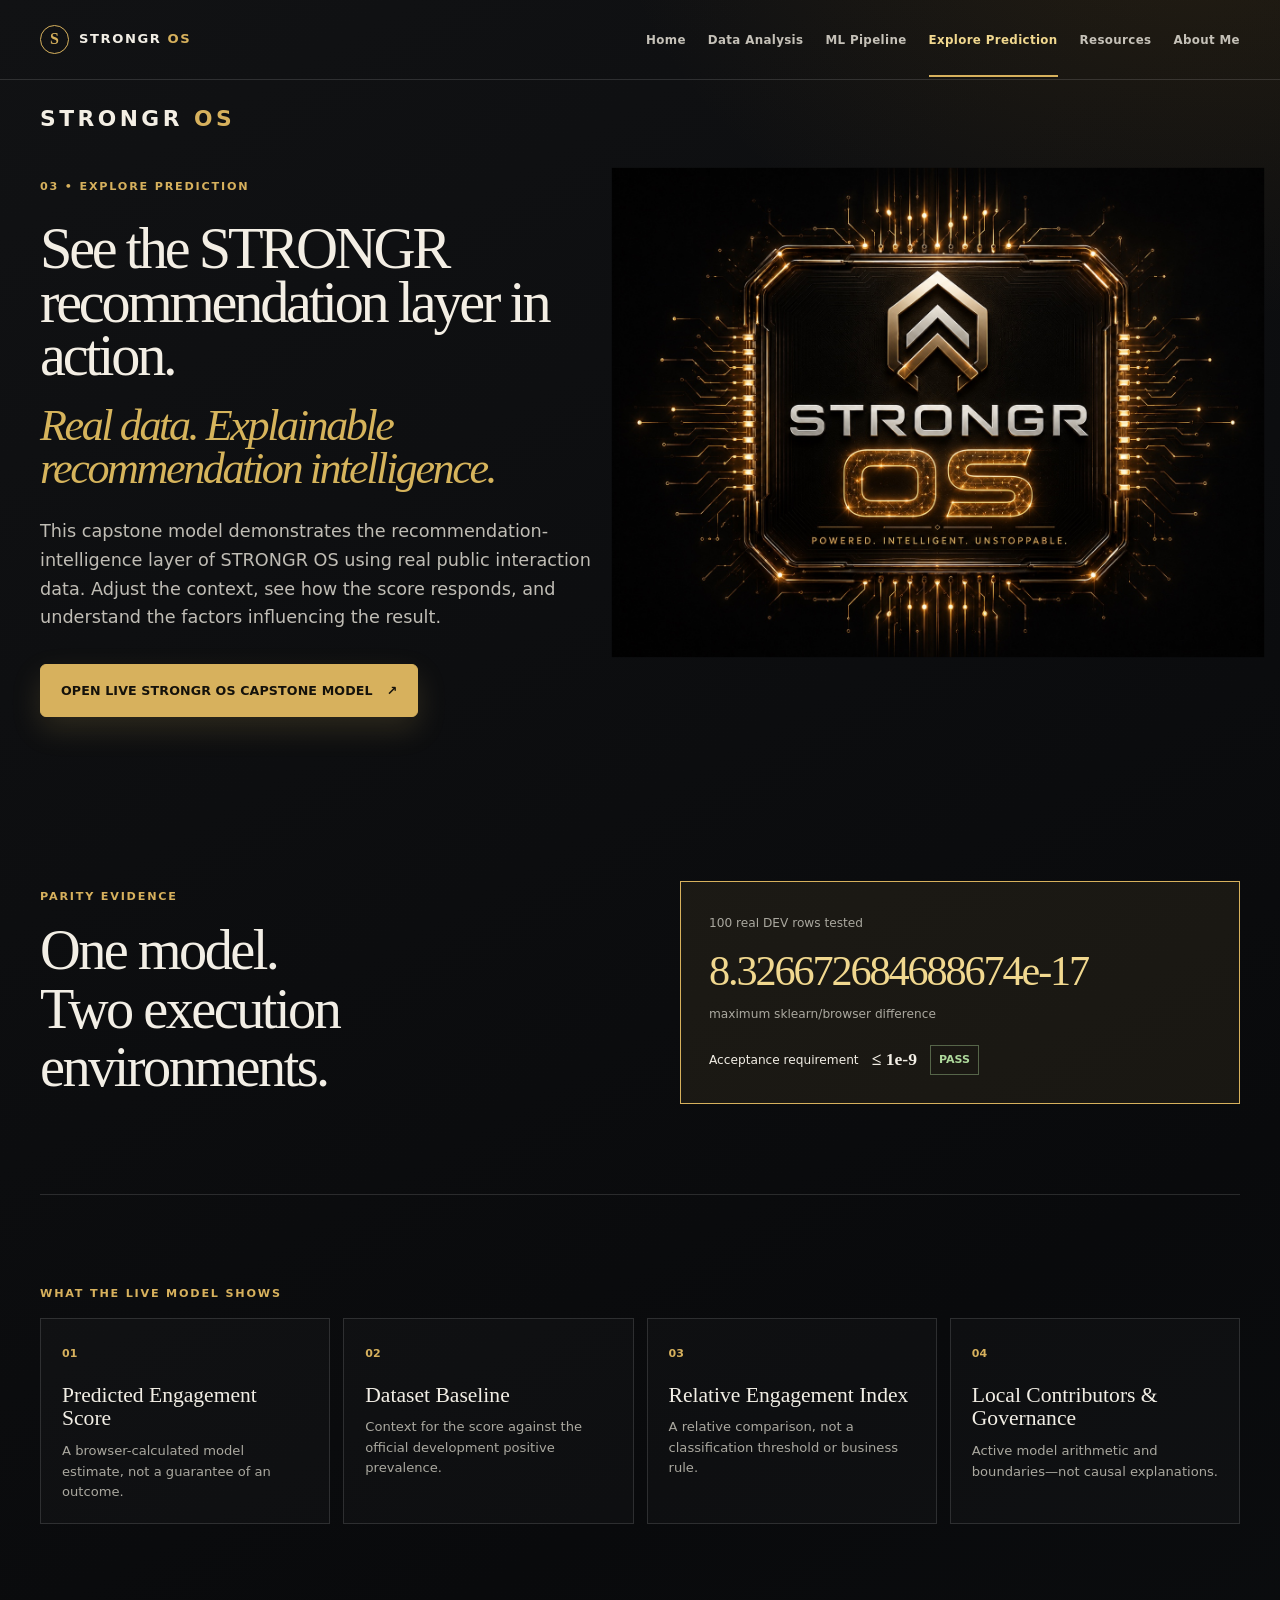
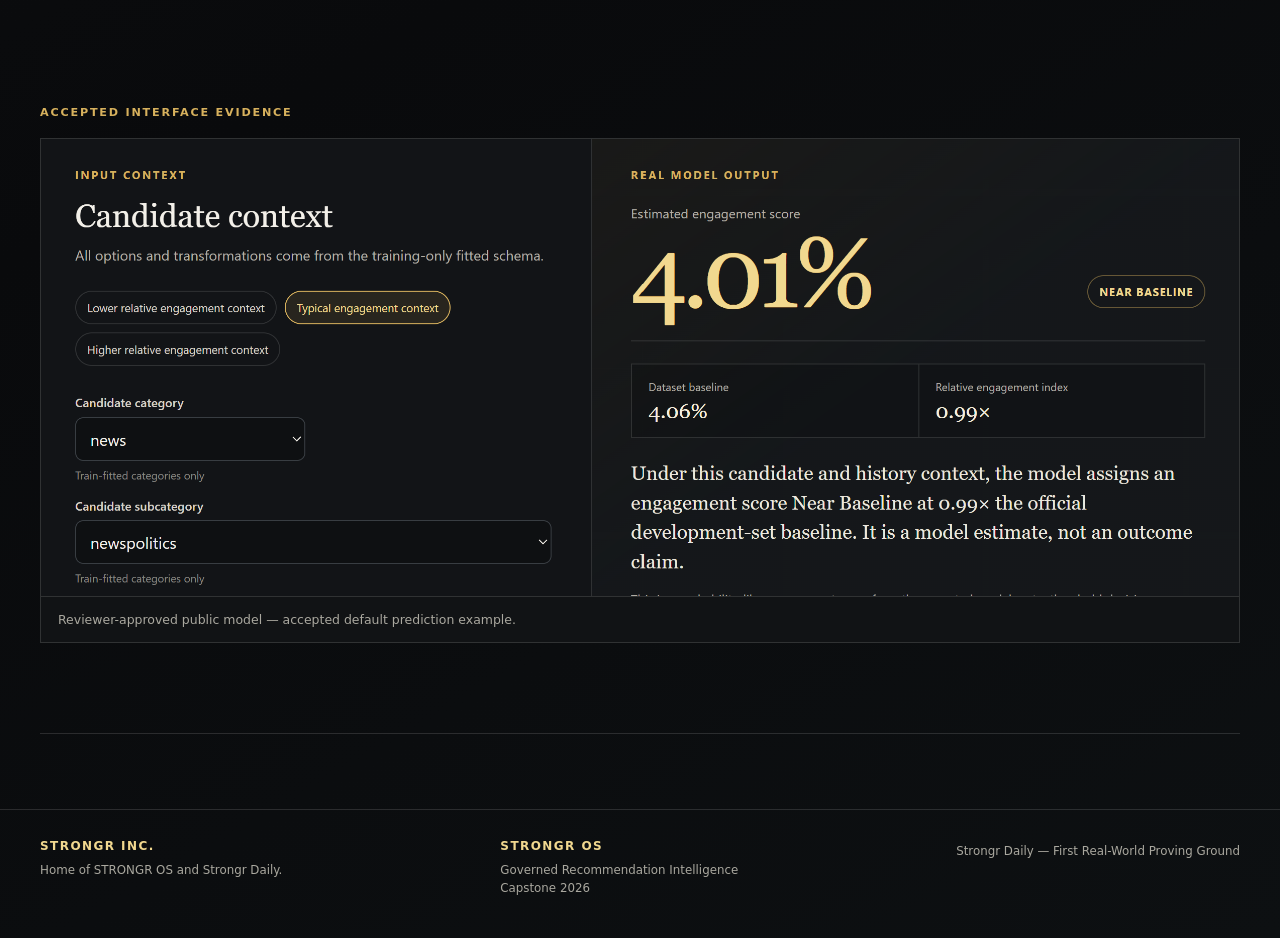
==== explore-prediction.html @ a4915ecc "deploy: publish STRONGR OS capstone website" ====
<!doctype html><html lang="en"><head><meta charset="utf-8"><meta name="viewport" content="width=device-width, initial-scale=1"><title>Explore Prediction | STRONGR OS</title><meta name="description" content="Open the live reviewer-approved STRONGR OS prediction interface and inspect real browser model parity evidence."><link rel="stylesheet" href="styles.css"></head><body>
<header class="site-header"><a class="brand" href="index.html"><span class="brand-mark">S</span><span>STRONGR <b>OS</b></span></a><button class="menu-toggle" aria-label="Toggle navigation" aria-expanded="false">Menu</button><nav aria-label="Primary"><a href="index.html">Home</a><a href="data-analysis.html">Data Analysis</a><a href="ml-pipeline.html">ML Pipeline</a><a class="active" href="explore-prediction.html">Explore Prediction</a><a href="resources.html">Resources</a><a href="about.html">About Me</a></nav></header>
<main><section class="page-hero explore-hero"><div class="explore-hero__grid"><div class="explore-hero__copy"><p class="explore-hero__brand" aria-label="STRONGR OS">STRONGR <b>OS</b></p><p class="eyebrow">03 • EXPLORE PREDICTION</p><h1>See the STRONGR<br>recommendation layer in action.</h1><p class="explore-hero__statement">Real data. Explainable<br>recommendation intelligence.</p><p class="explore-hero__supporting">This capstone model demonstrates the recommendation-intelligence layer of STRONGR OS using real public interaction data. Adjust the context, see how the score responds, and understand the factors influencing the result.</p><a class="button gold large" href="https://neilgasson.github.io/strongr-os-recommendation-intelligence/" target="_blank" rel="noopener noreferrer">OPEN LIVE STRONGR OS CAPSTONE MODEL <span aria-hidden="true">↗</span></a></div><div class="explore-hero__art"><div class="explore-hero__art-frame"><img src="assets/brand/strongr-os-hero-logo.png" alt="STRONGR OS dark and gold branded artwork"></div></div></div></section>
<section class="section parity"><div><p class="eyebrow">PARITY EVIDENCE</p><h2>One model.<br>Two execution environments.</h2></div><div class="parity-card"><span>100 real DEV rows tested</span><strong>8.326672684688674e-17</strong><p>maximum sklearn/browser difference</p><div><span>Acceptance requirement</span><b>≤ 1e-9</b><em>PASS</em></div></div></section>
<section class="section output-guide"><p class="eyebrow">WHAT THE LIVE MODEL SHOWS</p><div class="insight-grid"><article><b>01</b><h3>Predicted Engagement Score</h3><p>A browser-calculated model estimate, not a guarantee of an outcome.</p></article><article><b>02</b><h3>Dataset Baseline</h3><p>Context for the score against the official development positive prevalence.</p></article><article><b>03</b><h3>Relative Engagement Index</h3><p>A relative comparison, not a classification threshold or business rule.</p></article><article><b>04</b><h3>Local Contributors & Governance</h3><p>Active model arithmetic and boundaries—not causal explanations.</p></article></div></section>
<section class="section"><p class="eyebrow">ACCEPTED INTERFACE EVIDENCE</p><figure class="prediction-evidence-frame"><img src="assets/prediction-evidence/accepted-typical-engagement-context.png" alt="Accepted public STRONGR OS model interface showing the Typical engagement context example: 4.01 percent predicted engagement score, 4.06 percent development baseline, 0.99 times relative engagement index, Near Baseline, and local model contributors."><figcaption>Reviewer-approved public model — accepted default prediction example.</figcaption></figure></section>
</main><footer><div><span class="brand-footer">STRONGR INC.</span><p>Home of STRONGR OS and Strongr Daily.</p></div><div><span class="brand-footer">STRONGR OS</span><p>Governed Recommendation Intelligence<br>Capstone 2026</p></div><p>Strongr Daily — First Real-World Proving Ground</p></footer><script src="site.js"></script></body></html>
---- styles.css ----
:root{--ink:#090a0c;--surface:#111316;--surface2:#181b1f;--line:rgba(255,255,255,.13);--gold:#d7b15d;--goldlight:#f1d88f;--ivory:#f2eee5;--muted:#aaa89f;--green:#aed99c;--orange:#efa68c;--serif:Georgia,'Times New Roman',serif;--sans:Inter,ui-sans-serif,system-ui,-apple-system,BlinkMacSystemFont,'Segoe UI',sans-serif}*{box-sizing:border-box}html{background:var(--ink);scroll-behavior:smooth}body{margin:0;background:radial-gradient(920px 700px at 95% -150px,rgba(162,114,29,.17),transparent 67%),linear-gradient(150deg,#111214 0%,#090a0c 57%,#0d1012 100%);color:var(--ivory);font-family:var(--sans);font-size:16px;line-height:1.55}a{color:inherit}.site-header{max-width:1320px;min-height:80px;margin:auto;padding:0 40px;display:flex;align-items:center;justify-content:space-between;border-bottom:1px solid var(--line);position:relative}.brand{display:flex;align-items:center;gap:10px;text-decoration:none;letter-spacing:.12em;font-weight:700;font-size:.82rem}.brand b{color:var(--gold)}.brand-mark{width:29px;height:29px;display:grid;place-items:center;border:1px solid var(--gold);border-radius:100%;color:var(--gold);font-family:var(--serif);font-size:1rem;letter-spacing:0}nav{display:flex;gap:22px;align-items:center}nav a{color:#c5c1b8;text-decoration:none;font-size:.74rem;font-weight:700;letter-spacing:.03em;padding:29px 0 25px;border-bottom:2px solid transparent;white-space:nowrap}nav a:hover,nav a.active{color:var(--goldlight);border-color:var(--gold)}.menu-toggle{display:none;background:transparent;border:1px solid var(--line);border-radius:4px;color:var(--ivory);padding:8px 11px;font-size:.75rem}main{max-width:1320px;margin:auto;padding:0 40px 75px}.hero{padding:100px 0 75px;max-width:950px}.home-hero{min-height:570px;display:flex;flex-direction:column;justify-content:center}.eyebrow{margin:0 0 16px;color:var(--gold);font-size:.7rem;font-weight:800;letter-spacing:.16em}.hero h1,.page-hero h1{font-family:var(--serif);font-weight:400;line-height:.95;letter-spacing:-.055em;margin:0 0 28px;font-size:clamp(3.5rem,7vw,6.7rem)}h1 em,h2 em{color:var(--goldlight);font-style:italic}.hero-copy,.page-hero>p{max-width:755px;color:var(--muted);font-size:1.08rem;line-height:1.75}.hero-actions{display:flex;gap:13px;flex-wrap:wrap;margin-top:35px}.button{display:inline-flex;align-items:center;gap:14px;border-radius:6px;padding:13px 17px;min-height:48px;text-decoration:none;font-weight:800;font-size:.79rem;letter-spacing:.01em;transition:.2s ease}.button.gold{color:#15120b;background:var(--gold);border:1px solid var(--gold)}.button.gold:hover{background:var(--goldlight);transform:translateY(-2px)}.button.outline{border:1px solid var(--line);color:var(--ivory)}.button.outline:hover{border-color:var(--gold);color:var(--goldlight)}.button.text{padding-left:4px;color:var(--goldlight);text-decoration:underline;text-underline-offset:5px}.button.large{margin-top:12px;padding:16px 20px}.story-flow{display:flex;gap:10px;align-items:center;overflow:auto;border-top:1px solid var(--line);border-bottom:1px solid var(--line);padding:24px 3px}.story-flow div{min-width:102px;display:flex;flex-direction:column;gap:4px}.story-flow span{color:var(--gold);font-size:.65rem}.story-flow b{font-size:.68rem;letter-spacing:.05em}.story-flow i{color:#75736e;font-style:normal}.section{padding:90px 0;border-bottom:1px solid var(--line)}.section-intro{display:flex;justify-content:space-between;align-items:end;gap:30px;margin-bottom:34px}.section h2,.proving-ground h2{font:400 clamp(2.35rem,4.4vw,4rem)/1.04 var(--serif);letter-spacing:-.045em;margin:0}.section-copy{color:var(--muted);font-size:.86rem}.evidence-grid{display:grid;grid-template-columns:repeat(4,1fr);border-top:1px solid var(--line);border-left:1px solid var(--line)}.evidence-grid article{min-height:145px;padding:19px;border-right:1px solid var(--line);border-bottom:1px solid var(--line);display:flex;flex-direction:column;justify-content:end}.evidence-grid strong{font:400 clamp(1.7rem,3.2vw,3rem)/1 var(--serif);letter-spacing:-.05em;color:var(--goldlight);margin-bottom:8px}.evidence-grid span{font-size:.72rem;color:var(--muted)}.evidence-grid .approval strong{font-size:1.34rem;letter-spacing:-.02em}.split-feature,.two-column{display:grid;grid-template-columns:.9fr 1.1fr;gap:90px}.feature-list{border-top:1px solid var(--line)}.feature-list article{display:grid;grid-template-columns:42px 1fr;padding:21px 0;border-bottom:1px solid var(--line);gap:13px}.feature-list article>span,.capability-grid article>span{color:var(--gold);font-size:.7rem;font-weight:700}.feature-list h3{margin:0 0 5px;font:400 1.35rem var(--serif)}.feature-list p,.two-column p{color:var(--muted);font-size:.9rem;margin:0}.proving-ground{max-width:880px;padding:92px 0 45px}.gold-line{width:52px;border-top:2px solid var(--gold);margin-bottom:23px}.proving-ground>p:not(.eyebrow){color:var(--muted);font-size:1rem;line-height:1.75;max-width:790px;margin:20px 0}.inline-link{color:var(--goldlight);font-size:.84rem;font-weight:700;text-decoration:none}.inline-link span{margin-left:8px}.page-hero{padding:85px 0 65px;max-width:950px}.page-hero h1{font-size:clamp(3.1rem,6.2vw,5.9rem)}.data-grid{display:grid;grid-template-columns:repeat(3,1fr);gap:15px;margin:25px 0 42px}.data-grid article{padding:22px;border:1px solid var(--line);background:rgba(255,255,255,.025)}.data-grid span,.data-grid small{display:block;color:var(--muted);font-size:.73rem}.data-grid strong{display:block;font:400 clamp(2rem,3.4vw,3.3rem)/1 var(--serif);color:var(--goldlight);margin:14px 0 10px;letter-spacing:-.05em}.table-wrap{overflow:auto;border:1px solid var(--line)}table{width:100%;border-collapse:collapse;min-width:600px}caption{text-align:left;padding:16px 18px;font:400 1.3rem var(--serif);border-bottom:1px solid var(--line)}th,td{padding:13px 18px;text-align:left;border-bottom:1px solid var(--line);font-size:.82rem}th{color:var(--gold);font-size:.67rem;letter-spacing:.1em}td{color:#d3d0c8}td:nth-child(2){font-family:var(--serif);font-size:1.02rem}.compact article{padding:17px 0}.quality{background:rgba(215,177,93,.045);padding-left:28px;padding-right:28px}.quality-row{display:grid;grid-template-columns:repeat(3,1fr);gap:20px}.quality-row article{display:flex;flex-direction:column;gap:6px}.quality-row strong{font:400 3.3rem/1 var(--serif);color:var(--goldlight)}.quality-row span,.quality-note{color:var(--muted);font-size:.8rem}.quality-note{margin:35px 0 0}.quality-note b{color:var(--green)}.insight-grid{display:grid;grid-template-columns:repeat(4,1fr);gap:13px}.insight-grid article{padding:21px;border:1px solid var(--line);background:rgba(255,255,255,.018)}.insight-grid b{color:var(--gold);font-size:.69rem}.insight-grid h3{font:400 1.35rem/1.1 var(--serif);margin:19px 0 10px}.insight-grid p{font-size:.82rem;color:var(--muted);margin:0}.placeholder-grid{display:grid;grid-template-columns:repeat(3,1fr);gap:15px}.screenshot-placeholder,.prediction-placeholder{min-height:225px;border:1px dashed rgba(215,177,93,.55);background:linear-gradient(135deg,rgba(215,177,93,.1),rgba(255,255,255,.02));display:flex;flex-direction:column;align-items:center;justify-content:center;text-align:center;padding:20px}.screenshot-placeholder span,.prediction-placeholder span{font-size:.65rem;color:var(--gold);letter-spacing:.12em;margin-bottom:13px}.screenshot-placeholder b,.prediction-placeholder b{font:400 1.13rem/1.35 var(--serif);color:#ddd8cc}.model-approach{align-items:center}.model-spec{border:1px solid var(--line);padding:28px;background:rgba(255,255,255,.025)}.model-spec>span{font-size:.66rem;color:var(--gold);letter-spacing:.14em}.model-spec strong{display:block;font:400 2rem var(--serif);margin:9px 0}.model-spec p{color:var(--muted);font-size:.81rem}.model-spec code{color:var(--goldlight)}.tag-row{display:flex;gap:7px;flex-wrap:wrap;margin-top:18px}.tag-row span{border:1px solid var(--line);padding:6px 8px;color:#c4c0b5;font-size:.67rem}.comparison-chart{margin-top:32px;max-width:900px}.chart-row{display:grid;grid-template-columns:120px 1fr 92px;gap:15px;align-items:center;margin:16px 0}.chart-row>span{font-size:.8rem}.track{height:18px;background:#25282c;border:1px solid rgba(255,255,255,.06);position:relative}.track i{display:block;height:100%;background:#8e7650}.chart-row.final .track i{background:var(--gold)}.chart-row b{font:400 1.12rem var(--serif);color:var(--goldlight)}.metric-layout{display:grid;grid-template-columns:1fr 1fr;gap:18px}.metric-panel{border:1px solid var(--line);padding:26px}.metric-list>div{display:flex;justify-content:space-between;padding:14px 0;border-bottom:1px solid var(--line);gap:12px}.metric-list span{color:var(--muted);font-size:.8rem}.metric-list b{font:400 1.25rem var(--serif);color:var(--goldlight)}.plain-language{max-width:900px}.plain-language>p:not(.eyebrow){max-width:780px;color:var(--muted);font-size:1.05rem;line-height:1.75;margin:22px 0 0}.imbalance{display:grid;grid-template-columns:1fr 1fr;gap:60px;background:rgba(239,166,140,.055);padding-left:28px;padding-right:28px}.imbalance-numbers>div{display:flex;align-items:baseline;justify-content:space-between;padding:12px 0;border-bottom:1px solid var(--line);gap:15px}.imbalance-numbers span,.imbalance-numbers p{color:var(--muted);font-size:.78rem}.imbalance-numbers strong{font:400 1.65rem var(--serif);color:var(--orange)}.imbalance-numbers small{font:400 .85rem var(--sans);color:var(--muted)}.governance .timeline{display:grid;grid-template-columns:repeat(5,1fr);margin:30px 0 38px;border-top:1px solid var(--line)}.timeline div{padding:17px 12px;border-right:1px solid var(--line);min-height:105px}.timeline time{display:block;color:var(--gold);font:400 1.25rem var(--serif);margin-bottom:10px}.timeline span{font-size:.75rem;color:#d5d0c6}.governance-callout{padding:20px;border-left:2px solid var(--gold);background:rgba(215,177,93,.07);max-width:800px}.governance-callout strong{color:var(--goldlight);font-family:var(--serif);font-size:1.22rem}.governance-callout p{color:var(--muted);margin:6px 0 0;font-size:.84rem}.explore-hero{padding-bottom:35px}.live-embed{border:1px solid var(--line);background:#0d0f11;margin-bottom:0}.embed-label{display:flex;justify-content:space-between;gap:20px;padding:13px 18px;border-bottom:1px solid var(--line);font-size:.69rem;letter-spacing:.09em;color:var(--gold)}.embed-label a,.embed-fallback a{color:var(--goldlight)}iframe{border:0;width:100%;height:650px;background:#111}.embed-fallback{margin:0;padding:12px 18px;color:var(--muted);font-size:.78rem;border-top:1px solid var(--line)}.parity{display:grid;grid-template-columns:1fr 1fr;gap:80px;align-items:center}.parity-card{border:1px solid var(--gold);padding:28px;background:rgba(215,177,93,.08)}.parity-card>span,.parity-card p{color:var(--muted);font-size:.76rem}.parity-card>strong{display:block;font:400 clamp(1.8rem,3.3vw,3rem)/1 var(--serif);color:var(--goldlight);letter-spacing:-.05em;margin:15px 0 8px;word-break:break-all}.parity-card>div{display:flex;gap:13px;align-items:center;margin-top:22px;font-size:.76rem}.parity-card b{font-family:var(--serif);font-size:1.1rem}.parity-card em{color:var(--green);font-weight:800;font-size:.69rem;font-style:normal;border:1px solid rgba(174,217,156,.4);padding:5px 8px}.output-guide{border-bottom:0}.prediction-placeholder{min-height:300px}.deliverables{border-top:1px solid var(--line)}.deliverables article{display:flex;align-items:center;justify-content:space-between;gap:25px;padding:18px 0;border-bottom:1px solid var(--line)}.deliverables h3{font:400 1.35rem var(--serif);margin:0 0 4px}.deliverables p{margin:0;color:var(--muted);font-size:.8rem}.status{white-space:nowrap;border:1px solid var(--line);padding:6px 8px;font-size:.64rem;font-weight:800;letter-spacing:.06em}.status.complete{color:var(--green);border-color:rgba(174,217,156,.45)}.status.working{color:var(--goldlight);border-color:rgba(215,177,93,.5)}.status.pending{color:var(--muted)}.approval-list>div{display:flex;justify-content:space-between;gap:15px;padding:17px 0;border-bottom:1px solid var(--line)}.approval-list span{font-size:.88rem;color:#d7d2c7}.approval-list b{font-size:.7rem;color:var(--green);letter-spacing:.07em}.approval-list p{margin:18px 0 0;color:var(--muted);font-size:.8rem}.link-cards{display:grid;grid-template-columns:1fr 1fr;gap:16px}.link-cards a{display:flex;min-height:185px;flex-direction:column;justify-content:end;padding:22px;text-decoration:none;border:1px solid var(--line);background:linear-gradient(145deg,rgba(215,177,93,.1),rgba(255,255,255,.02));transition:.2s}.link-cards a:hover{transform:translateY(-3px);border-color:var(--gold)}.link-cards span{font-size:.64rem;color:var(--gold);letter-spacing:.1em}.link-cards strong{font:400 1.55rem/1.12 var(--serif);margin:14px 0}.link-cards i{font-size:.75rem;color:var(--goldlight);font-style:normal}.future-links{display:grid;grid-template-columns:repeat(4,1fr);gap:12px}.future-links div{padding:17px;border:1px dashed var(--line)}.future-links span,.future-links b{display:block}.future-links span{font-size:.7rem;color:var(--muted)}.future-links b{font:400 1rem var(--serif);color:#d8d2c5;margin-top:15px}.references{max-width:850px}.references article{padding:18px 0;border-bottom:1px solid var(--line)}.references b{font-family:var(--serif);font-size:1.25rem}.references p{margin:5px 0;color:var(--muted);font-size:.85rem}.references a{font-size:.8rem;color:var(--goldlight)}.name-line{color:var(--goldlight)!important;font:400 1.4rem var(--serif);letter-spacing:.02em}.capability-grid{display:grid;grid-template-columns:repeat(3,1fr);border-top:1px solid var(--line);border-left:1px solid var(--line)}.capability-grid article{padding:22px;border-right:1px solid var(--line);border-bottom:1px solid var(--line);min-height:185px}.capability-grid h3{font:400 1.4rem/1.1 var(--serif);margin:22px 0 8px}.capability-grid p{font-size:.8rem;color:var(--muted);margin:0}.system-pair{display:flex;gap:13px;margin-top:28px}.system-pair div{border:1px solid var(--line);padding:15px 18px;min-width:220px}.system-pair span{display:block;color:var(--gold);font-size:.7rem;letter-spacing:.07em}.system-pair b{display:block;font:400 1.15rem var(--serif);margin-top:7px}footer{max-width:1320px;margin:auto;padding:27px 40px 35px;border-top:1px solid var(--line);display:flex;justify-content:space-between;gap:25px;color:var(--muted);font-size:.74rem}footer p{margin:5px 0}.brand-footer{color:var(--goldlight);font-size:.75rem;font-weight:800;letter-spacing:.12em}@media(max-width:980px){.site-header,main,footer{padding-left:24px;padding-right:24px}nav{gap:13px}.evidence-grid{grid-template-columns:repeat(2,1fr)}.split-feature,.two-column,.parity,.imbalance{grid-template-columns:1fr;gap:35px}.insight-grid{grid-template-columns:repeat(2,1fr)}.placeholder-grid{grid-template-columns:1fr}.future-links{grid-template-columns:repeat(2,1fr)}.governance .timeline{grid-template-columns:repeat(3,1fr)}}@media(max-width:720px){.site-header{min-height:68px}.menu-toggle{display:block}nav{display:none;position:absolute;z-index:10;top:67px;right:18px;left:18px;padding:12px 18px;flex-direction:column;align-items:stretch;background:#151719;border:1px solid var(--line)}nav.is-open{display:flex}nav a{padding:11px 0;border-bottom:1px solid var(--line)}.hero,.page-hero{padding:66px 0 48px}.home-hero{min-height:auto}.hero h1,.page-hero h1{font-size:clamp(3rem,14vw,4.7rem)}.story-flow{padding:17px 3px}.section{padding:62px 0}.evidence-grid,.data-grid,.metric-layout,.link-cards,.capability-grid{grid-template-columns:1fr}.quality-row,.insight-grid{grid-template-columns:1fr}.evidence-grid article{min-height:120px}.comparison-chart{overflow:auto}.chart-row{grid-template-columns:95px minmax(150px,1fr) 80px}.governance .timeline{grid-template-columns:1fr}.timeline div{min-height:auto;border-bottom:1px solid var(--line)}.live-embed iframe{height:520px}.embed-label,footer{flex-direction:column}.system-pair{flex-direction:column}.future-links{grid-template-columns:1fr}.deliverables article{align-items:flex-start;flex-direction:column;gap:12px}}
.powerbi-evidence-intro{max-width:790px;margin:0 0 29px;color:var(--muted);font-size:.92rem}.powerbi-evidence-grid{display:grid;grid-template-columns:repeat(2,minmax(0,1fr));gap:20px}.powerbi-evidence-grid article{padding:18px;border:1px solid var(--line);background:rgba(255,255,255,.018)}.powerbi-evidence-grid article>span{display:block;margin-bottom:12px;color:var(--gold);font-size:.65rem;font-weight:800;letter-spacing:.13em}.powerbi-evidence-grid article>p{margin:13px 0 1px;color:var(--muted);font-size:.78rem}.powerbi-evidence-card{display:block;width:100%;padding:0;border:0;border-radius:12px;background:#111315;cursor:zoom-in;overflow:hidden}.powerbi-evidence-card:focus-visible{outline:2px solid var(--goldlight);outline-offset:3px}.powerbi-evidence-card img{display:block;width:100%;height:auto;transition:transform .22s ease}.powerbi-evidence-card:hover img{transform:scale(1.015)}.powerbi-evidence-record{margin:27px 0 0;color:var(--muted);font-size:.78rem}.evidence-lightbox{position:fixed;z-index:100;inset:0;display:none;align-items:center;justify-content:center;padding:28px;background:rgba(0,0,0,.84)}.evidence-lightbox.is-open{display:flex}.evidence-lightbox__panel{position:relative;width:min(1040px,100%);max-height:100%;overflow:auto}.evidence-lightbox__image{display:block;width:100%;height:auto;border:1px solid var(--line);border-radius:15px;background:#111315}.evidence-lightbox__close{position:absolute;top:12px;right:12px;width:38px;height:38px;border:1px solid rgba(243,238,228,.7);border-radius:50%;background:#111315;color:var(--ivory);font-size:1.3rem;line-height:1;cursor:pointer}.evidence-lightbox__close:hover,.evidence-lightbox__close:focus-visible{border-color:var(--gold);color:var(--goldlight)}@media(max-width:980px){.powerbi-evidence-grid{grid-template-columns:1fr}}.prediction-evidence-frame{margin:0;border:1px solid var(--line);background:#111315}.prediction-evidence-frame img{display:block;width:100%;height:auto;max-height:780px;object-fit:contain;background:#111315}.prediction-evidence-frame figcaption{padding:13px 17px;border-top:1px solid var(--line);color:var(--muted);font-size:.78rem}
.explore-hero{max-width:none;padding:72px 0 88px}.explore-hero__grid{display:grid;grid-template-columns:minmax(0,1fr) minmax(380px,1fr);gap:clamp(36px,7vw,104px);align-items:center;min-height:620px}.explore-hero__copy{max-width:700px}.explore-hero__brand{margin:0 0 48px;color:#f3eee4;font-size:clamp(1rem,1.7vw,1.45rem);font-weight:800;letter-spacing:.16em;line-height:1}.explore-hero__brand b{color:var(--gold);font-weight:800}.explore-hero__copy .eyebrow{margin-bottom:27px}.explore-hero__copy h1{max-width:720px;margin:0;color:#f3eee4;font:400 clamp(3.7rem,6.1vw,6.35rem)/.92 var(--serif);letter-spacing:-.06em}.explore-hero__statement{max-width:720px;margin:22px 0 27px;color:#d6b45c;font:italic 400 clamp(2.65rem,4.35vw,4.65rem)/.97 var(--serif);letter-spacing:-.055em}.explore-hero__supporting{max-width:635px;margin:0;color:#c0bdb5;font-size:clamp(1rem,1.38vw,1.16rem);line-height:1.62}.explore-hero__copy .button{margin-top:32px;min-width:300px;justify-content:center;box-shadow:0 12px 30px rgba(214,180,92,.16)}.explore-hero__copy .button:focus-visible{outline:2px solid var(--goldlight);outline-offset:4px}.explore-hero__art{position:relative;display:grid;place-items:center;min-width:0}.explore-hero__art::before,.explore-hero__art::after{content:"";position:absolute;pointer-events:none}.explore-hero__art::before{inset:8% 0;background:linear-gradient(90deg,transparent 0,rgba(214,180,92,.22) 22%,transparent 22.2%,transparent 77.8%,rgba(214,180,92,.22) 78%,transparent 100%);opacity:.65}.explore-hero__art::after{width:72%;height:72%;border:1px solid rgba(214,180,92,.18);border-radius:50%;filter:drop-shadow(0 0 32px rgba(214,180,92,.13))}.explore-hero__art-frame{position:relative;z-index:1;width:min(100%,620px);padding:clamp(11px,1.8vw,20px);border:1px solid rgba(214,180,92,.32);background:radial-gradient(circle at 50% 42%,rgba(214,180,92,.11),transparent 57%),#111315;box-shadow:0 30px 70px rgba(0,0,0,.38),0 0 45px rgba(214,180,92,.11)}.explore-hero__art-frame img{display:block;width:100%;height:auto;aspect-ratio:1/1;object-fit:contain;background:#0b0d0e}@media(max-width:980px){.explore-hero{padding-top:58px}.explore-hero__grid{grid-template-columns:1fr;gap:48px;min-height:0}.explore-hero__copy{max-width:760px}.explore-hero__art{max-width:650px;margin:0 auto;width:100%}.explore-hero__brand{margin-bottom:35px}}@media(max-width:720px){.explore-hero{padding:48px 0 60px}.explore-hero__brand{margin-bottom:27px;font-size:.95rem}.explore-hero__copy .eyebrow{margin-bottom:20px}.explore-hero__copy h1{font-size:clamp(3.35rem,15vw,4.7rem)}.explore-hero__statement{margin-top:17px;font-size:clamp(2.4rem,11.5vw,3.5rem)}.explore-hero__copy .button{width:100%;min-width:0;margin-top:27px}.explore-hero__art-frame{padding:11px}}.explore-hero__copy h1{font-size:clamp(3.7rem,5vw,4.9rem)}.explore-hero__copy h1 span{white-space:nowrap}.explore-hero__statement{font-size:clamp(2.65rem,3.8vw,4.3rem)}.explore-hero__art-frame img{aspect-ratio:auto}@media(max-width:720px){.explore-hero__copy h1{font-size:clamp(2.5rem,10.25vw,3rem)}.explore-hero__copy h1 span{white-space:nowrap}}
.explore-hero__grid{grid-template-columns:minmax(0,1fr) minmax(0,1fr);gap:clamp(34px,5vw,78px)}.explore-hero__copy h1{max-width:760px;font-size:clamp(3.35rem,4.55vw,5.2rem);letter-spacing:-.055em}.explore-hero__statement{font-size:clamp(2.5rem,3.45vw,4rem)}.explore-hero__supporting{max-width:650px}.explore-hero__art{justify-self:center;width:min(116%,760px)}.explore-hero__art::before,.explore-hero__art::after{display:none}.explore-hero__art-frame{width:100%;padding:0;border:0;border-radius:0;background:transparent;box-shadow:none}.explore-hero__art-frame img{width:100%;background:transparent;mix-blend-mode:screen}@media(max-width:980px){.explore-hero__art{width:min(100%,700px)}}@media(max-width:720px){.explore-hero__copy h1{font-size:clamp(2.45rem,10.7vw,3.2rem);letter-spacing:-.045em}.explore-hero__statement{font-size:clamp(2.15rem,10vw,3.2rem)}.explore-hero__art{width:100%}}.explore-hero__grid{grid-template-columns:minmax(0,.96fr) minmax(0,1.04fr)}.explore-hero__art{width:100%}@media(max-width:980px){.explore-hero__grid{grid-template-columns:1fr}}.explore-hero{padding:52px 0 74px}.explore-hero__grid{gap:clamp(28px,3vw,44px);min-height:0}@media(max-width:720px){.explore-hero{padding:48px 0 60px}}.explore-hero{padding-top:28px}.explore-hero__art{transform:scale(1.08)}@media(max-width:980px){.explore-hero__art{transform:none}}@media(max-width:720px){.explore-hero{padding-top:48px}}
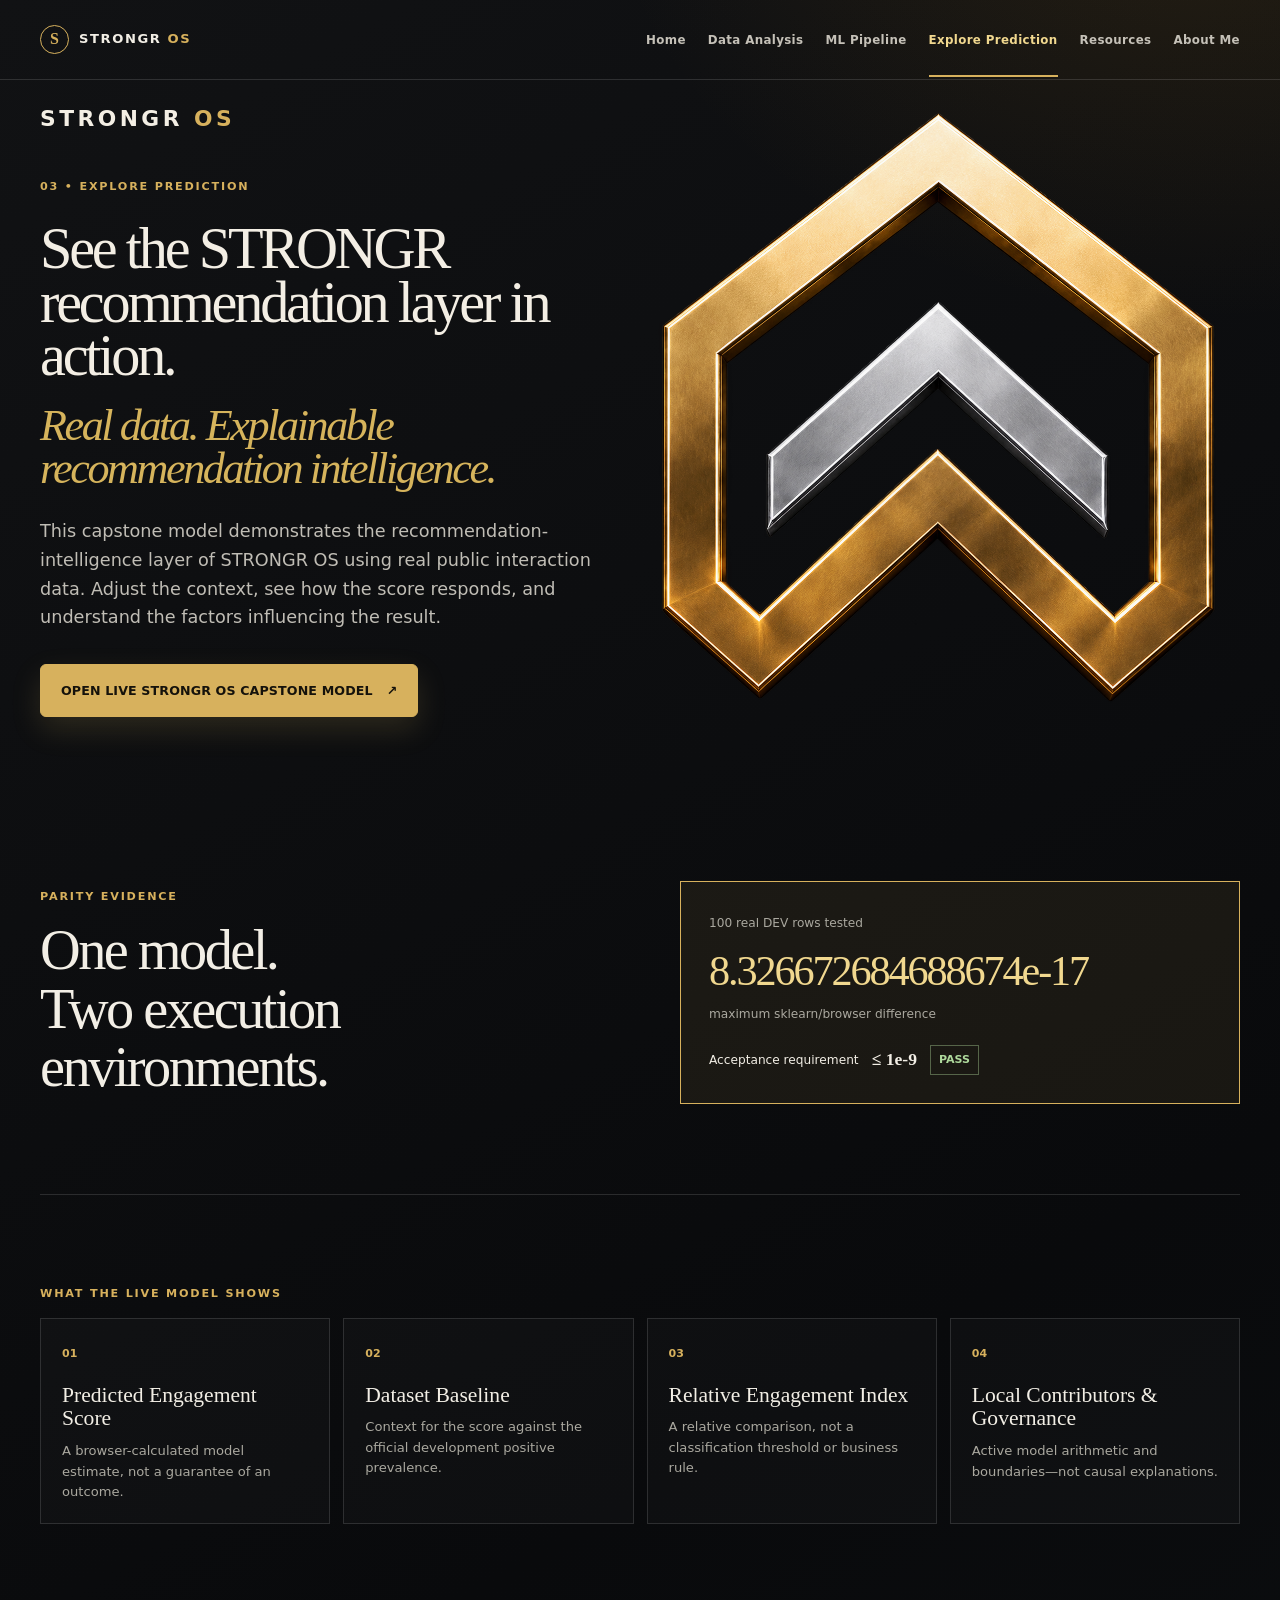
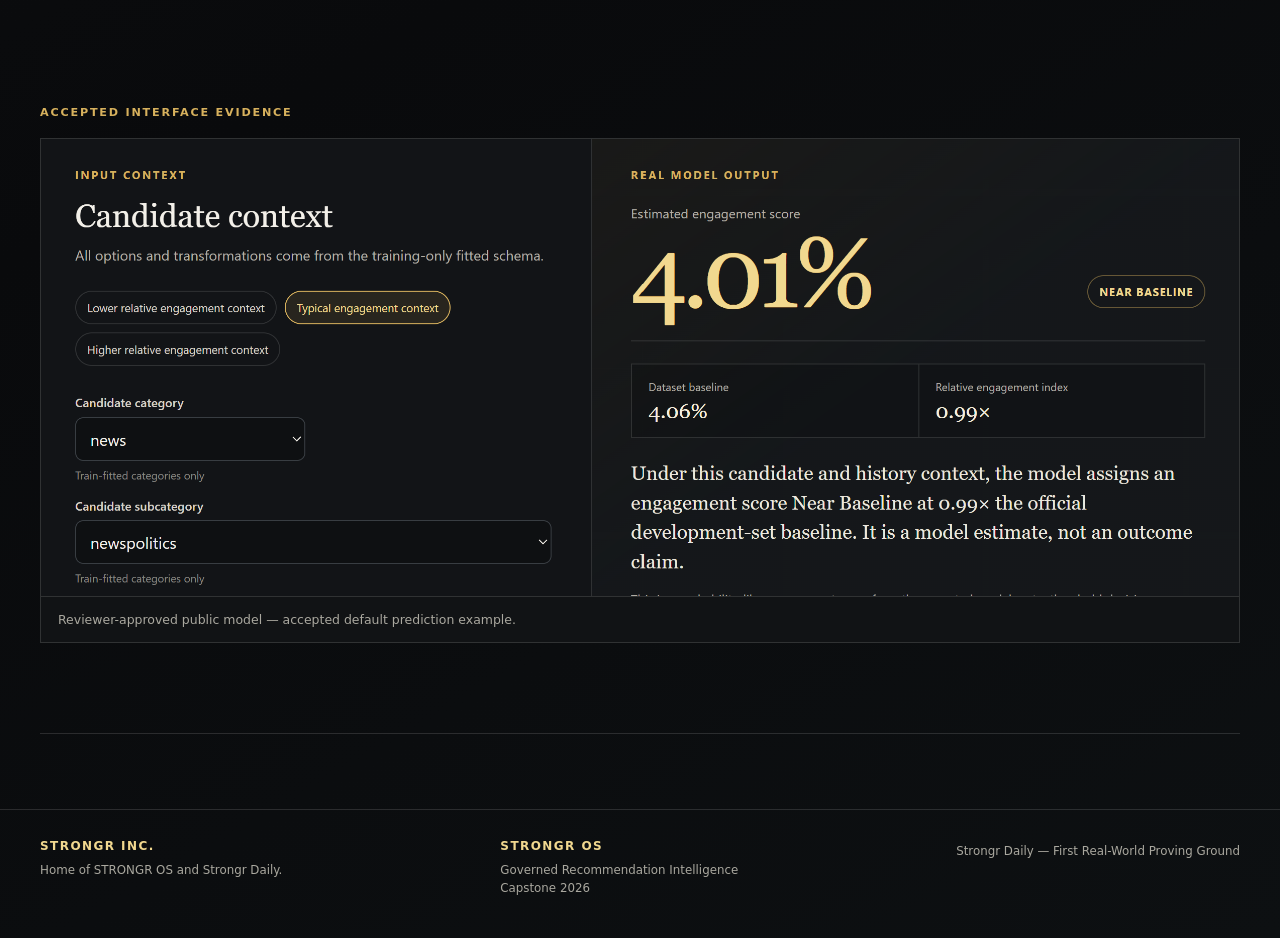
==== commit f0e204a5: "Update Explore Prediction with official STRONGR OS emblem" ====
--- a/explore-prediction.html
+++ b/explore-prediction.html
@@ -1,6 +1,6 @@
 <!doctype html><html lang="en"><head><meta charset="utf-8"><meta name="viewport" content="width=device-width, initial-scale=1"><title>Explore Prediction | STRONGR OS</title><meta name="description" content="Open the live reviewer-approved STRONGR OS prediction interface and inspect real browser model parity evidence."><link rel="stylesheet" href="styles.css"></head><body>
 <header class="site-header"><a class="brand" href="index.html"><span class="brand-mark">S</span><span>STRONGR <b>OS</b></span></a><button class="menu-toggle" aria-label="Toggle navigation" aria-expanded="false">Menu</button><nav aria-label="Primary"><a href="index.html">Home</a><a href="data-analysis.html">Data Analysis</a><a href="ml-pipeline.html">ML Pipeline</a><a class="active" href="explore-prediction.html">Explore Prediction</a><a href="resources.html">Resources</a><a href="about.html">About Me</a></nav></header>
-<main><section class="page-hero explore-hero"><div class="explore-hero__grid"><div class="explore-hero__copy"><p class="explore-hero__brand" aria-label="STRONGR OS">STRONGR <b>OS</b></p><p class="eyebrow">03 • EXPLORE PREDICTION</p><h1>See the STRONGR<br>recommendation layer in action.</h1><p class="explore-hero__statement">Real data. Explainable<br>recommendation intelligence.</p><p class="explore-hero__supporting">This capstone model demonstrates the recommendation-intelligence layer of STRONGR OS using real public interaction data. Adjust the context, see how the score responds, and understand the factors influencing the result.</p><a class="button gold large" href="https://neilgasson.github.io/strongr-os-recommendation-intelligence/" target="_blank" rel="noopener noreferrer">OPEN LIVE STRONGR OS CAPSTONE MODEL <span aria-hidden="true">↗</span></a></div><div class="explore-hero__art"><div class="explore-hero__art-frame"><img src="assets/brand/strongr-os-hero-logo.png" alt="STRONGR OS dark and gold branded artwork"></div></div></div></section>
+<main><section class="page-hero explore-hero"><div class="explore-hero__grid"><div class="explore-hero__copy"><p class="explore-hero__brand" aria-label="STRONGR OS">STRONGR <b>OS</b></p><p class="eyebrow">03 • EXPLORE PREDICTION</p><h1>See the STRONGR<br>recommendation layer in action.</h1><p class="explore-hero__statement">Real data. Explainable<br>recommendation intelligence.</p><p class="explore-hero__supporting">This capstone model demonstrates the recommendation-intelligence layer of STRONGR OS using real public interaction data. Adjust the context, see how the score responds, and understand the factors influencing the result.</p><a class="button gold large" href="https://model.strongrinc.ca/" target="_blank" rel="noopener noreferrer">OPEN LIVE STRONGR OS CAPSTONE MODEL <span aria-hidden="true">↗</span></a></div><div class="explore-hero__art"><div class="explore-hero__art-frame"><img src="assets/brand/strongr-os-official-emblem-transparent.png" alt="STRONGR OS dark and gold branded artwork"></div></div></div></section>
 <section class="section parity"><div><p class="eyebrow">PARITY EVIDENCE</p><h2>One model.<br>Two execution environments.</h2></div><div class="parity-card"><span>100 real DEV rows tested</span><strong>8.326672684688674e-17</strong><p>maximum sklearn/browser difference</p><div><span>Acceptance requirement</span><b>≤ 1e-9</b><em>PASS</em></div></div></section>
 <section class="section output-guide"><p class="eyebrow">WHAT THE LIVE MODEL SHOWS</p><div class="insight-grid"><article><b>01</b><h3>Predicted Engagement Score</h3><p>A browser-calculated model estimate, not a guarantee of an outcome.</p></article><article><b>02</b><h3>Dataset Baseline</h3><p>Context for the score against the official development positive prevalence.</p></article><article><b>03</b><h3>Relative Engagement Index</h3><p>A relative comparison, not a classification threshold or business rule.</p></article><article><b>04</b><h3>Local Contributors & Governance</h3><p>Active model arithmetic and boundaries—not causal explanations.</p></article></div></section>
 <section class="section"><p class="eyebrow">ACCEPTED INTERFACE EVIDENCE</p><figure class="prediction-evidence-frame"><img src="assets/prediction-evidence/accepted-typical-engagement-context.png" alt="Accepted public STRONGR OS model interface showing the Typical engagement context example: 4.01 percent predicted engagement score, 4.06 percent development baseline, 0.99 times relative engagement index, Near Baseline, and local model contributors."><figcaption>Reviewer-approved public model — accepted default prediction example.</figcaption></figure></section>
--- a/styles.css
+++ b/styles.css
@@ -1,4 +1,4 @@
-:root{--ink:#090a0c;--surface:#111316;--surface2:#181b1f;--line:rgba(255,255,255,.13);--gold:#d7b15d;--goldlight:#f1d88f;--ivory:#f2eee5;--muted:#aaa89f;--green:#aed99c;--orange:#efa68c;--serif:Georgia,'Times New Roman',serif;--sans:Inter,ui-sans-serif,system-ui,-apple-system,BlinkMacSystemFont,'Segoe UI',sans-serif}*{box-sizing:border-box}html{background:var(--ink);scroll-behavior:smooth}body{margin:0;background:radial-gradient(920px 700px at 95% -150px,rgba(162,114,29,.17),transparent 67%),linear-gradient(150deg,#111214 0%,#090a0c 57%,#0d1012 100%);color:var(--ivory);font-family:var(--sans);font-size:16px;line-height:1.55}a{color:inherit}.site-header{max-width:1320px;min-height:80px;margin:auto;padding:0 40px;display:flex;align-items:center;justify-content:space-between;border-bottom:1px solid var(--line);position:relative}.brand{display:flex;align-items:center;gap:10px;text-decoration:none;letter-spacing:.12em;font-weight:700;font-size:.82rem}.brand b{color:var(--gold)}.brand-mark{width:29px;height:29px;display:grid;place-items:center;border:1px solid var(--gold);border-radius:100%;color:var(--gold);font-family:var(--serif);font-size:1rem;letter-spacing:0}nav{display:flex;gap:22px;align-items:center}nav a{color:#c5c1b8;text-decoration:none;font-size:.74rem;font-weight:700;letter-spacing:.03em;padding:29px 0 25px;border-bottom:2px solid transparent;white-space:nowrap}nav a:hover,nav a.active{color:var(--goldlight);border-color:var(--gold)}.menu-toggle{display:none;background:transparent;border:1px solid var(--line);border-radius:4px;color:var(--ivory);padding:8px 11px;font-size:.75rem}main{max-width:1320px;margin:auto;padding:0 40px 75px}.hero{padding:100px 0 75px;max-width:950px}.home-hero{min-height:570px;display:flex;flex-direction:column;justify-content:center}.eyebrow{margin:0 0 16px;color:var(--gold);font-size:.7rem;font-weight:800;letter-spacing:.16em}.hero h1,.page-hero h1{font-family:var(--serif);font-weight:400;line-height:.95;letter-spacing:-.055em;margin:0 0 28px;font-size:clamp(3.5rem,7vw,6.7rem)}h1 em,h2 em{color:var(--goldlight);font-style:italic}.hero-copy,.page-hero>p{max-width:755px;color:var(--muted);font-size:1.08rem;line-height:1.75}.hero-actions{display:flex;gap:13px;flex-wrap:wrap;margin-top:35px}.button{display:inline-flex;align-items:center;gap:14px;border-radius:6px;padding:13px 17px;min-height:48px;text-decoration:none;font-weight:800;font-size:.79rem;letter-spacing:.01em;transition:.2s ease}.button.gold{color:#15120b;background:var(--gold);border:1px solid var(--gold)}.button.gold:hover{background:var(--goldlight);transform:translateY(-2px)}.button.outline{border:1px solid var(--line);color:var(--ivory)}.button.outline:hover{border-color:var(--gold);color:var(--goldlight)}.button.text{padding-left:4px;color:var(--goldlight);text-decoration:underline;text-underline-offset:5px}.button.large{margin-top:12px;padding:16px 20px}.story-flow{display:flex;gap:10px;align-items:center;overflow:auto;border-top:1px solid var(--line);border-bottom:1px solid var(--line);padding:24px 3px}.story-flow div{min-width:102px;display:flex;flex-direction:column;gap:4px}.story-flow span{color:var(--gold);font-size:.65rem}.story-flow b{font-size:.68rem;letter-spacing:.05em}.story-flow i{color:#75736e;font-style:normal}.section{padding:90px 0;border-bottom:1px solid var(--line)}.section-intro{display:flex;justify-content:space-between;align-items:end;gap:30px;margin-bottom:34px}.section h2,.proving-ground h2{font:400 clamp(2.35rem,4.4vw,4rem)/1.04 var(--serif);letter-spacing:-.045em;margin:0}.section-copy{color:var(--muted);font-size:.86rem}.evidence-grid{display:grid;grid-template-columns:repeat(4,1fr);border-top:1px solid var(--line);border-left:1px solid var(--line)}.evidence-grid article{min-height:145px;padding:19px;border-right:1px solid var(--line);border-bottom:1px solid var(--line);display:flex;flex-direction:column;justify-content:end}.evidence-grid strong{font:400 clamp(1.7rem,3.2vw,3rem)/1 var(--serif);letter-spacing:-.05em;color:var(--goldlight);margin-bottom:8px}.evidence-grid span{font-size:.72rem;color:var(--muted)}.evidence-grid .approval strong{font-size:1.34rem;letter-spacing:-.02em}.split-feature,.two-column{display:grid;grid-template-columns:.9fr 1.1fr;gap:90px}.feature-list{border-top:1px solid var(--line)}.feature-list article{display:grid;grid-template-columns:42px 1fr;padding:21px 0;border-bottom:1px solid var(--line);gap:13px}.feature-list article>span,.capability-grid article>span{color:var(--gold);font-size:.7rem;font-weight:700}.feature-list h3{margin:0 0 5px;font:400 1.35rem var(--serif)}.feature-list p,.two-column p{color:var(--muted);font-size:.9rem;margin:0}.proving-ground{max-width:880px;padding:92px 0 45px}.gold-line{width:52px;border-top:2px solid var(--gold);margin-bottom:23px}.proving-ground>p:not(.eyebrow){color:var(--muted);font-size:1rem;line-height:1.75;max-width:790px;margin:20px 0}.inline-link{color:var(--goldlight);font-size:.84rem;font-weight:700;text-decoration:none}.inline-link span{margin-left:8px}.page-hero{padding:85px 0 65px;max-width:950px}.page-hero h1{font-size:clamp(3.1rem,6.2vw,5.9rem)}.data-grid{display:grid;grid-template-columns:repeat(3,1fr);gap:15px;margin:25px 0 42px}.data-grid article{padding:22px;border:1px solid var(--line);background:rgba(255,255,255,.025)}.data-grid span,.data-grid small{display:block;color:var(--muted);font-size:.73rem}.data-grid strong{display:block;font:400 clamp(2rem,3.4vw,3.3rem)/1 var(--serif);color:var(--goldlight);margin:14px 0 10px;letter-spacing:-.05em}.table-wrap{overflow:auto;border:1px solid var(--line)}table{width:100%;border-collapse:collapse;min-width:600px}caption{text-align:left;padding:16px 18px;font:400 1.3rem var(--serif);border-bottom:1px solid var(--line)}th,td{padding:13px 18px;text-align:left;border-bottom:1px solid var(--line);font-size:.82rem}th{color:var(--gold);font-size:.67rem;letter-spacing:.1em}td{color:#d3d0c8}td:nth-child(2){font-family:var(--serif);font-size:1.02rem}.compact article{padding:17px 0}.quality{background:rgba(215,177,93,.045);padding-left:28px;padding-right:28px}.quality-row{display:grid;grid-template-columns:repeat(3,1fr);gap:20px}.quality-row article{display:flex;flex-direction:column;gap:6px}.quality-row strong{font:400 3.3rem/1 var(--serif);color:var(--goldlight)}.quality-row span,.quality-note{color:var(--muted);font-size:.8rem}.quality-note{margin:35px 0 0}.quality-note b{color:var(--green)}.insight-grid{display:grid;grid-template-columns:repeat(4,1fr);gap:13px}.insight-grid article{padding:21px;border:1px solid var(--line);background:rgba(255,255,255,.018)}.insight-grid b{color:var(--gold);font-size:.69rem}.insight-grid h3{font:400 1.35rem/1.1 var(--serif);margin:19px 0 10px}.insight-grid p{font-size:.82rem;color:var(--muted);margin:0}.placeholder-grid{display:grid;grid-template-columns:repeat(3,1fr);gap:15px}.screenshot-placeholder,.prediction-placeholder{min-height:225px;border:1px dashed rgba(215,177,93,.55);background:linear-gradient(135deg,rgba(215,177,93,.1),rgba(255,255,255,.02));display:flex;flex-direction:column;align-items:center;justify-content:center;text-align:center;padding:20px}.screenshot-placeholder span,.prediction-placeholder span{font-size:.65rem;color:var(--gold);letter-spacing:.12em;margin-bottom:13px}.screenshot-placeholder b,.prediction-placeholder b{font:400 1.13rem/1.35 var(--serif);color:#ddd8cc}.model-approach{align-items:center}.model-spec{border:1px solid var(--line);padding:28px;background:rgba(255,255,255,.025)}.model-spec>span{font-size:.66rem;color:var(--gold);letter-spacing:.14em}.model-spec strong{display:block;font:400 2rem var(--serif);margin:9px 0}.model-spec p{color:var(--muted);font-size:.81rem}.model-spec code{color:var(--goldlight)}.tag-row{display:flex;gap:7px;flex-wrap:wrap;margin-top:18px}.tag-row span{border:1px solid var(--line);padding:6px 8px;color:#c4c0b5;font-size:.67rem}.comparison-chart{margin-top:32px;max-width:900px}.chart-row{display:grid;grid-template-columns:120px 1fr 92px;gap:15px;align-items:center;margin:16px 0}.chart-row>span{font-size:.8rem}.track{height:18px;background:#25282c;border:1px solid rgba(255,255,255,.06);position:relative}.track i{display:block;height:100%;background:#8e7650}.chart-row.final .track i{background:var(--gold)}.chart-row b{font:400 1.12rem var(--serif);color:var(--goldlight)}.metric-layout{display:grid;grid-template-columns:1fr 1fr;gap:18px}.metric-panel{border:1px solid var(--line);padding:26px}.metric-list>div{display:flex;justify-content:space-between;padding:14px 0;border-bottom:1px solid var(--line);gap:12px}.metric-list span{color:var(--muted);font-size:.8rem}.metric-list b{font:400 1.25rem var(--serif);color:var(--goldlight)}.plain-language{max-width:900px}.plain-language>p:not(.eyebrow){max-width:780px;color:var(--muted);font-size:1.05rem;line-height:1.75;margin:22px 0 0}.imbalance{display:grid;grid-template-columns:1fr 1fr;gap:60px;background:rgba(239,166,140,.055);padding-left:28px;padding-right:28px}.imbalance-numbers>div{display:flex;align-items:baseline;justify-content:space-between;padding:12px 0;border-bottom:1px solid var(--line);gap:15px}.imbalance-numbers span,.imbalance-numbers p{color:var(--muted);font-size:.78rem}.imbalance-numbers strong{font:400 1.65rem var(--serif);color:var(--orange)}.imbalance-numbers small{font:400 .85rem var(--sans);color:var(--muted)}.governance .timeline{display:grid;grid-template-columns:repeat(5,1fr);margin:30px 0 38px;border-top:1px solid var(--line)}.timeline div{padding:17px 12px;border-right:1px solid var(--line);min-height:105px}.timeline time{display:block;color:var(--gold);font:400 1.25rem var(--serif);margin-bottom:10px}.timeline span{font-size:.75rem;color:#d5d0c6}.governance-callout{padding:20px;border-left:2px solid var(--gold);background:rgba(215,177,93,.07);max-width:800px}.governance-callout strong{color:var(--goldlight);font-family:var(--serif);font-size:1.22rem}.governance-callout p{color:var(--muted);margin:6px 0 0;font-size:.84rem}.explore-hero{padding-bottom:35px}.live-embed{border:1px solid var(--line);background:#0d0f11;margin-bottom:0}.embed-label{display:flex;justify-content:space-between;gap:20px;padding:13px 18px;border-bottom:1px solid var(--line);font-size:.69rem;letter-spacing:.09em;color:var(--gold)}.embed-label a,.embed-fallback a{color:var(--goldlight)}iframe{border:0;width:100%;height:650px;background:#111}.embed-fallback{margin:0;padding:12px 18px;color:var(--muted);font-size:.78rem;border-top:1px solid var(--line)}.parity{display:grid;grid-template-columns:1fr 1fr;gap:80px;align-items:center}.parity-card{border:1px solid var(--gold);padding:28px;background:rgba(215,177,93,.08)}.parity-card>span,.parity-card p{color:var(--muted);font-size:.76rem}.parity-card>strong{display:block;font:400 clamp(1.8rem,3.3vw,3rem)/1 var(--serif);color:var(--goldlight);letter-spacing:-.05em;margin:15px 0 8px;word-break:break-all}.parity-card>div{display:flex;gap:13px;align-items:center;margin-top:22px;font-size:.76rem}.parity-card b{font-family:var(--serif);font-size:1.1rem}.parity-card em{color:var(--green);font-weight:800;font-size:.69rem;font-style:normal;border:1px solid rgba(174,217,156,.4);padding:5px 8px}.output-guide{border-bottom:0}.prediction-placeholder{min-height:300px}.deliverables{border-top:1px solid var(--line)}.deliverables article{display:flex;align-items:center;justify-content:space-between;gap:25px;padding:18px 0;border-bottom:1px solid var(--line)}.deliverables h3{font:400 1.35rem var(--serif);margin:0 0 4px}.deliverables p{margin:0;color:var(--muted);font-size:.8rem}.status{white-space:nowrap;border:1px solid var(--line);padding:6px 8px;font-size:.64rem;font-weight:800;letter-spacing:.06em}.status.complete{color:var(--green);border-color:rgba(174,217,156,.45)}.status.working{color:var(--goldlight);border-color:rgba(215,177,93,.5)}.status.pending{color:var(--muted)}.approval-list>div{display:flex;justify-content:space-between;gap:15px;padding:17px 0;border-bottom:1px solid var(--line)}.approval-list span{font-size:.88rem;color:#d7d2c7}.approval-list b{font-size:.7rem;color:var(--green);letter-spacing:.07em}.approval-list p{margin:18px 0 0;color:var(--muted);font-size:.8rem}.link-cards{display:grid;grid-template-columns:1fr 1fr;gap:16px}.link-cards a{display:flex;min-height:185px;flex-direction:column;justify-content:end;padding:22px;text-decoration:none;border:1px solid var(--line);background:linear-gradient(145deg,rgba(215,177,93,.1),rgba(255,255,255,.02));transition:.2s}.link-cards a:hover{transform:translateY(-3px);border-color:var(--gold)}.link-cards span{font-size:.64rem;color:var(--gold);letter-spacing:.1em}.link-cards strong{font:400 1.55rem/1.12 var(--serif);margin:14px 0}.link-cards i{font-size:.75rem;color:var(--goldlight);font-style:normal}.future-links{display:grid;grid-template-columns:repeat(4,1fr);gap:12px}.future-links div{padding:17px;border:1px dashed var(--line)}.future-links span,.future-links b{display:block}.future-links span{font-size:.7rem;color:var(--muted)}.future-links b{font:400 1rem var(--serif);color:#d8d2c5;margin-top:15px}.references{max-width:850px}.references article{padding:18px 0;border-bottom:1px solid var(--line)}.references b{font-family:var(--serif);font-size:1.25rem}.references p{margin:5px 0;color:var(--muted);font-size:.85rem}.references a{font-size:.8rem;color:var(--goldlight)}.name-line{color:var(--goldlight)!important;font:400 1.4rem var(--serif);letter-spacing:.02em}.capability-grid{display:grid;grid-template-columns:repeat(3,1fr);border-top:1px solid var(--line);border-left:1px solid var(--line)}.capability-grid article{padding:22px;border-right:1px solid var(--line);border-bottom:1px solid var(--line);min-height:185px}.capability-grid h3{font:400 1.4rem/1.1 var(--serif);margin:22px 0 8px}.capability-grid p{font-size:.8rem;color:var(--muted);margin:0}.system-pair{display:flex;gap:13px;margin-top:28px}.system-pair div{border:1px solid var(--line);padding:15px 18px;min-width:220px}.system-pair span{display:block;color:var(--gold);font-size:.7rem;letter-spacing:.07em}.system-pair b{display:block;font:400 1.15rem var(--serif);margin-top:7px}footer{max-width:1320px;margin:auto;padding:27px 40px 35px;border-top:1px solid var(--line);display:flex;justify-content:space-between;gap:25px;color:var(--muted);font-size:.74rem}footer p{margin:5px 0}.brand-footer{color:var(--goldlight);font-size:.75rem;font-weight:800;letter-spacing:.12em}@media(max-width:980px){.site-header,main,footer{padding-left:24px;padding-right:24px}nav{gap:13px}.evidence-grid{grid-template-columns:repeat(2,1fr)}.split-feature,.two-column,.parity,.imbalance{grid-template-columns:1fr;gap:35px}.insight-grid{grid-template-columns:repeat(2,1fr)}.placeholder-grid{grid-template-columns:1fr}.future-links{grid-template-columns:repeat(2,1fr)}.governance .timeline{grid-template-columns:repeat(3,1fr)}}@media(max-width:720px){.site-header{min-height:68px}.menu-toggle{display:block}nav{display:none;position:absolute;z-index:10;top:67px;right:18px;left:18px;padding:12px 18px;flex-direction:column;align-items:stretch;background:#151719;border:1px solid var(--line)}nav.is-open{display:flex}nav a{padding:11px 0;border-bottom:1px solid var(--line)}.hero,.page-hero{padding:66px 0 48px}.home-hero{min-height:auto}.hero h1,.page-hero h1{font-size:clamp(3rem,14vw,4.7rem)}.story-flow{padding:17px 3px}.section{padding:62px 0}.evidence-grid,.data-grid,.metric-layout,.link-cards,.capability-grid{grid-template-columns:1fr}.quality-row,.insight-grid{grid-template-columns:1fr}.evidence-grid article{min-height:120px}.comparison-chart{overflow:auto}.chart-row{grid-template-columns:95px minmax(150px,1fr) 80px}.governance .timeline{grid-template-columns:1fr}.timeline div{min-height:auto;border-bottom:1px solid var(--line)}.live-embed iframe{height:520px}.embed-label,footer{flex-direction:column}.system-pair{flex-direction:column}.future-links{grid-template-columns:1fr}.deliverables article{align-items:flex-start;flex-direction:column;gap:12px}}
+:root{--ink:#090a0c;--surface:#111316;--surface2:#181b1f;--line:rgba(255,255,255,.13);--gold:#d7b15d;--goldlight:#f1d88f;--ivory:#f2eee5;--muted:#aaa89f;--green:#aed99c;--orange:#efa68c;--serif:Georgia,'Times New Roman',serif;--sans:Inter,ui-sans-serif,system-ui,-apple-system,BlinkMacSystemFont,'Segoe UI',sans-serif}*{box-sizing:border-box}html{background:var(--ink);scroll-behavior:smooth}body{margin:0;background:radial-gradient(920px 700px at 95% -150px,rgba(162,114,29,.17),transparent 67%),linear-gradient(150deg,#111214 0%,#090a0c 57%,#0d1012 100%);color:var(--ivory);font-family:var(--sans);font-size:16px;line-height:1.55}a{color:inherit}.site-header{max-width:1320px;min-height:80px;margin:auto;padding:0 40px;display:flex;align-items:center;justify-content:space-between;border-bottom:1px solid var(--line);position:relative}.brand{display:flex;align-items:center;gap:10px;text-decoration:none;letter-spacing:.12em;font-weight:700;font-size:.82rem}.brand b{color:var(--gold)}.brand-mark{width:29px;height:29px;display:grid;place-items:center;border:1px solid var(--gold);border-radius:100%;color:var(--gold);font-family:var(--serif);font-size:1rem;letter-spacing:0}nav{display:flex;gap:22px;align-items:center}nav a{color:#c5c1b8;text-decoration:none;font-size:.74rem;font-weight:700;letter-spacing:.03em;padding:29px 0 25px;border-bottom:2px solid transparent;white-space:nowrap}nav a:hover,nav a.active{color:var(--goldlight);border-color:var(--gold)}.menu-toggle{display:none;background:transparent;border:1px solid var(--line);border-radius:4px;color:var(--ivory);padding:8px 11px;font-size:.75rem}main{max-width:1320px;margin:auto;padding:0 40px 75px}.hero{padding:100px 0 75px;max-width:950px}.home-hero{min-height:570px;display:flex;flex-direction:column;justify-content:center}.eyebrow{margin:0 0 16px;color:var(--gold);font-size:.7rem;font-weight:800;letter-spacing:.16em}.hero h1,.page-hero h1{font-family:var(--serif);font-weight:400;line-height:.95;letter-spacing:-.055em;margin:0 0 28px;font-size:clamp(3.5rem,7vw,6.7rem)}h1 em,h2 em{color:var(--goldlight);font-style:italic}.hero-copy,.page-hero>p{max-width:755px;color:var(--muted);font-size:1.08rem;line-height:1.75}.hero-actions{display:flex;gap:13px;flex-wrap:wrap;margin-top:35px}.button{display:inline-flex;align-items:center;gap:14px;border-radius:6px;padding:13px 17px;min-height:48px;text-decoration:none;font-weight:800;font-size:.79rem;letter-spacing:.01em;transition:.2s ease}.button.gold{color:#15120b;background:var(--gold);border:1px solid var(--gold)}.button.gold:hover{background:var(--goldlight);transform:translateY(-2px)}.button.outline{border:1px solid var(--line);color:var(--ivory)}.button.outline:hover{border-color:var(--gold);color:var(--goldlight)}.button.text{padding-left:4px;color:var(--goldlight);text-decoration:underline;text-underline-offset:5px}.button.large{margin-top:12px;padding:16px 20px}.story-flow{display:flex;gap:10px;align-items:center;overflow:auto;border-top:1px solid var(--line);border-bottom:1px solid var(--line);padding:24px 3px}.story-flow div{min-width:102px;display:flex;flex-direction:column;gap:4px}.story-flow span{color:var(--gold);font-size:.65rem}.story-flow b{font-size:.68rem;letter-spacing:.05em}.story-flow i{color:#75736e;font-style:normal}.section{padding:90px 0;border-bottom:1px solid var(--line)}.section-intro{display:flex;justify-content:space-between;align-items:end;gap:30px;margin-bottom:34px}.section h2,.proving-ground h2{font:400 clamp(2.35rem,4.4vw,4rem)/1.04 var(--serif);letter-spacing:-.045em;margin:0}.section-copy{color:var(--muted);font-size:.86rem}.evidence-grid{display:grid;grid-template-columns:repeat(4,1fr);border-top:1px solid var(--line);border-left:1px solid var(--line)}.evidence-grid article{min-height:145px;padding:19px;border-right:1px solid var(--line);border-bottom:1px solid var(--line);display:flex;flex-direction:column;justify-content:end}.evidence-grid strong{font:400 clamp(1.7rem,3.2vw,3rem)/1 var(--serif);letter-spacing:-.05em;color:var(--goldlight);margin-bottom:8px}.evidence-grid span{font-size:.72rem;color:var(--muted)}.evidence-grid .approval strong{font-size:1.34rem;letter-spacing:-.02em}.split-feature,.two-column{display:grid;grid-template-columns:.9fr 1.1fr;gap:90px}.feature-list{border-top:1px solid var(--line)}.feature-list article{display:grid;grid-template-columns:42px 1fr;padding:21px 0;border-bottom:1px solid var(--line);gap:13px}.feature-list article>span,.capability-grid article>span{color:var(--gold);font-size:.7rem;font-weight:700}.feature-list h3{margin:0 0 5px;font:400 1.35rem var(--serif)}.feature-list p,.two-column p{color:var(--muted);font-size:.9rem;margin:0}.proving-ground{max-width:880px;padding:92px 0 45px}.gold-line{width:52px;border-top:2px solid var(--gold);margin-bottom:23px}.proving-ground>p:not(.eyebrow){color:var(--muted);font-size:1rem;line-height:1.75;max-width:790px;margin:20px 0}.inline-link{color:var(--goldlight);font-size:.84rem;font-weight:700;text-decoration:none}.inline-link span{margin-left:8px}.page-hero{padding:85px 0 65px;max-width:950px}.page-hero h1{font-size:clamp(3.1rem,6.2vw,5.9rem)}.data-grid{display:grid;grid-template-columns:repeat(3,1fr);gap:15px;margin:25px 0 42px}.data-grid article{padding:22px;border:1px solid var(--line);background:rgba(255,255,255,.025)}.data-grid span,.data-grid small{display:block;color:var(--muted);font-size:.73rem}.data-grid strong{display:block;font:400 clamp(2rem,3.4vw,3.3rem)/1 var(--serif);color:var(--goldlight);margin:14px 0 10px;letter-spacing:-.05em}.table-wrap{overflow:auto;border:1px solid var(--line)}table{width:100%;border-collapse:collapse;min-width:600px}caption{text-align:left;padding:16px 18px;font:400 1.3rem var(--serif);border-bottom:1px solid var(--line)}th,td{padding:13px 18px;text-align:left;border-bottom:1px solid var(--line);font-size:.82rem}th{color:var(--gold);font-size:.67rem;letter-spacing:.1em}td{color:#d3d0c8}td:nth-child(2){font-family:var(--serif);font-size:1.02rem}.compact article{padding:17px 0}.quality{background:rgba(215,177,93,.045);padding-left:28px;padding-right:28px}.quality-row{display:grid;grid-template-columns:repeat(3,1fr);gap:20px}.quality-row article{display:flex;flex-direction:column;gap:6px}.quality-row strong{font:400 3.3rem/1 var(--serif);color:var(--goldlight)}.quality-row span,.quality-note{color:var(--muted);font-size:.8rem}.quality-note{margin:35px 0 0}.quality-note b{color:var(--green)}.insight-grid{display:grid;grid-template-columns:repeat(4,1fr);gap:13px}.insight-grid article{padding:21px;border:1px solid var(--line);background:rgba(255,255,255,.018)}.insight-grid b{color:var(--gold);font-size:.69rem}.insight-grid h3{font:400 1.35rem/1.1 var(--serif);margin:19px 0 10px}.insight-grid p{font-size:.82rem;color:var(--muted);margin:0}.placeholder-grid{display:grid;grid-template-columns:repeat(3,1fr);gap:15px}.screenshot-placeholder,.prediction-placeholder{min-height:225px;border:1px dashed rgba(215,177,93,.55);background:linear-gradient(135deg,rgba(215,177,93,.1),rgba(255,255,255,.02));display:flex;flex-direction:column;align-items:center;justify-content:center;text-align:center;padding:20px}.screenshot-placeholder span,.prediction-placeholder span{font-size:.65rem;color:var(--gold);letter-spacing:.12em;margin-bottom:13px}.screenshot-placeholder b,.prediction-placeholder b{font:400 1.13rem/1.35 var(--serif);color:#ddd8cc}.model-approach{align-items:center}.model-spec{border:1px solid var(--line);padding:28px;background:rgba(255,255,255,.025)}.model-spec>span{font-size:.66rem;color:var(--gold);letter-spacing:.14em}.model-spec strong{display:block;font:400 2rem var(--serif);margin:9px 0}.model-spec p{color:var(--muted);font-size:.81rem}.model-spec code{color:var(--goldlight)}.tag-row{display:flex;gap:7px;flex-wrap:wrap;margin-top:18px}.tag-row span{border:1px solid var(--line);padding:6px 8px;color:#c4c0b5;font-size:.67rem}.comparison-chart{margin-top:32px;max-width:900px}.chart-row{display:grid;grid-template-columns:120px 1fr 92px;gap:15px;align-items:center;margin:16px 0}.chart-row>span{font-size:.8rem}.track{height:18px;background:#25282c;border:1px solid rgba(255,255,255,.06);position:relative}.track i{display:block;height:100%;background:#8e7650}.chart-row.final .track i{background:var(--gold)}.chart-row b{font:400 1.12rem var(--serif);color:var(--goldlight)}.metric-layout{display:grid;grid-template-columns:1fr 1fr;gap:18px}.metric-panel{border:1px solid var(--line);padding:26px}.metric-list>div{display:flex;justify-content:space-between;padding:14px 0;border-bottom:1px solid var(--line);gap:12px}.metric-list span{color:var(--muted);font-size:.8rem}.metric-list b{font:400 1.25rem var(--serif);color:var(--goldlight)}.plain-language{max-width:900px}.plain-language>p:not(.eyebrow){max-width:780px;color:var(--muted);font-size:1.05rem;line-height:1.75;margin:22px 0 0}.imbalance{display:grid;grid-template-columns:1fr 1fr;gap:60px;background:rgba(239,166,140,.055);padding-left:28px;padding-right:28px}.imbalance-numbers>div{display:flex;align-items:baseline;justify-content:space-between;padding:12px 0;border-bottom:1px solid var(--line);gap:15px}.imbalance-numbers span,.imbalance-numbers p{color:var(--muted);font-size:.78rem}.imbalance-numbers strong{font:400 1.65rem var(--serif);color:var(--orange)}.imbalance-numbers small{font:400 .85rem var(--sans);color:var(--muted)}.governance .timeline{display:grid;grid-template-columns:repeat(5,1fr);margin:30px 0 38px;border-top:1px solid var(--line)}.timeline div{padding:17px 12px;border-right:1px solid var(--line);min-height:105px}.timeline time{display:block;color:var(--gold);font:400 1.25rem var(--serif);margin-bottom:10px}.timeline span{font-size:.75rem;color:#d5d0c6}.governance-callout{padding:20px;border-left:2px solid var(--gold);background:rgba(215,177,93,.07);max-width:800px}.governance-callout strong{color:var(--goldlight);font-family:var(--serif);font-size:1.22rem}.governance-callout p{color:var(--muted);margin:6px 0 0;font-size:.84rem}.explore-hero{padding-bottom:35px}.live-embed{border:1px solid var(--line);background:#0d0f11;margin-bottom:0}.embed-label{display:flex;justify-content:space-between;gap:20px;padding:13px 18px;border-bottom:1px solid var(--line);font-size:.69rem;letter-spacing:.09em;color:var(--gold)}.embed-label a,.embed-fallback a{color:var(--goldlight)}iframe{border:0;width:100%;height:650px;background:#111}.embed-fallback{margin:0;padding:12px 18px;color:var(--muted);font-size:.78rem;border-top:1px solid var(--line)}.parity{display:grid;grid-template-columns:1fr 1fr;gap:80px;align-items:center}.parity-card{border:1px solid var(--gold);padding:28px;background:rgba(215,177,93,.08)}.parity-card>span,.parity-card p{color:var(--muted);font-size:.76rem}.parity-card>strong{display:block;font:400 clamp(1.8rem,3.3vw,3rem)/1 var(--serif);color:var(--goldlight);letter-spacing:-.05em;margin:15px 0 8px;word-break:break-all}.parity-card>div{display:flex;gap:13px;align-items:center;margin-top:22px;font-size:.76rem}.parity-card b{font-family:var(--serif);font-size:1.1rem}.parity-card em{color:var(--green);font-weight:800;font-size:.69rem;font-style:normal;border:1px solid rgba(174,217,156,.4);padding:5px 8px}.output-guide{border-bottom:0}.prediction-placeholder{min-height:300px}.deliverables{border-top:1px solid var(--line)}.deliverables article{display:flex;align-items:center;justify-content:space-between;gap:25px;padding:18px 0;border-bottom:1px solid var(--line)}.deliverables h3{font:400 1.35rem var(--serif);margin:0 0 4px}.deliverables p{margin:0;color:var(--muted);font-size:.8rem}.status{white-space:nowrap;border:1px solid var(--line);padding:6px 8px;font-size:.64rem;font-weight:800;letter-spacing:.06em}.status.complete{color:var(--green);border-color:rgba(174,217,156,.45)}.status.working{color:var(--goldlight);border-color:rgba(215,177,93,.5)}.status.pending{color:var(--muted)}.approval-list>div{display:flex;justify-content:space-between;gap:15px;padding:17px 0;border-bottom:1px solid var(--line)}.approval-list span{font-size:.88rem;color:#d7d2c7}.approval-list b{font-size:.7rem;color:var(--green);letter-spacing:.07em}.approval-list p{margin:18px 0 0;color:var(--muted);font-size:.8rem}.link-cards{display:grid;grid-template-columns:1fr 1fr;gap:16px}.link-cards a{display:flex;min-height:185px;flex-direction:column;justify-content:end;padding:22px;text-decoration:none;border:1px solid var(--line);background:linear-gradient(145deg,rgba(215,177,93,.1),rgba(255,255,255,.02));transition:.2s}.link-cards a:hover{transform:translateY(-3px);border-color:var(--gold)}.link-cards span{font-size:.64rem;color:var(--gold);letter-spacing:.1em}.link-cards strong{font:400 1.55rem/1.12 var(--serif);margin:14px 0}.link-cards i{font-size:.75rem;color:var(--goldlight);font-style:normal}.future-links{display:grid;grid-template-columns:repeat(4,1fr);gap:12px}.future-links div{padding:17px;border:1px dashed var(--line)}.future-links span,.future-links b{display:block}.future-links span{font-size:.7rem;color:var(--muted)}.future-links b{font:400 1rem var(--serif);color:#d8d2c5;margin-top:15px}.references{max-width:850px}.references article{padding:18px 0;border-bottom:1px solid var(--line)}.references b{font-family:var(--serif);font-size:1.25rem}.references p{margin:5px 0;color:var(--muted);font-size:.85rem}.references a{font-size:.8rem;color:var(--goldlight)}.name-line{color:var(--goldlight)!important;font:400 1.4rem var(--serif);letter-spacing:.02em}.capability-grid{display:grid;grid-template-columns:repeat(3,1fr);border-top:1px solid var(--line);border-left:1px solid var(--line)}.capability-grid article{padding:22px;border-right:1px solid var(--line);border-bottom:1px solid var(--line);min-height:185px}.capability-grid h3{font:400 1.4rem/1.1 var(--serif);margin:22px 0 8px}.capability-grid p{font-size:.8rem;color:var(--muted);margin:0}.system-pair{display:flex;gap:13px;margin-top:28px}.system-pair div{border:1px solid var(--line);padding:15px 18px;min-width:220px}.system-pair span{display:block;color:var(--gold);font-size:.7rem;letter-spacing:.07em}.system-pair b{display:block;font:400 1.15rem var(--serif);margin-top:7px}footer{max-width:1320px;margin:auto;padding:27px 40px 35px;border-top:1px solid var(--line);display:flex;justify-content:space-between;gap:25px;color:var(--muted);font-size:.74rem}footer p{margin:5px 0}.brand-footer{color:var(--goldlight);font-size:.75rem;font-weight:800;letter-spacing:.12em}@media(max-width:980px){.site-header,main,footer{padding-left:24px;padding-right:24px}nav{gap:13px}.evidence-grid{grid-template-columns:repeat(2,1fr)}.split-feature,.two-column,.parity,.imbalance{grid-template-columns:1fr;gap:35px}.insight-grid{grid-template-columns:repeat(2,1fr)}.placeholder-grid{grid-template-columns:1fr}.future-links{grid-template-columns:repeat(2,1fr)}.governance .timeline{grid-template-columns:repeat(3,1fr)}}@media(max-width:720px){.site-header{min-height:68px}.menu-toggle{display:block}nav{display:none;position:absolute;z-index:10;top:67px;right:18px;left:18px;padding:12px 18px;flex-direction:column;align-items:stretch;background:#151719;border:1px solid var(--line)}nav.is-open{display:flex}nav a{padding:11px 0;border-bottom:1px solid var(--line)}.hero,.page-hero{padding:66px 0 48px}.home-hero{min-height:auto}.hero h1,.page-hero h1{font-size:clamp(2.15rem,11vw,3rem)}.story-flow{padding:17px 3px}.section{padding:62px 0}.evidence-grid,.data-grid,.metric-layout,.link-cards,.capability-grid{grid-template-columns:1fr}.quality-row,.insight-grid{grid-template-columns:1fr}.evidence-grid article{min-height:120px}.comparison-chart{overflow:auto}.chart-row{grid-template-columns:95px minmax(150px,1fr) 80px}.governance .timeline{grid-template-columns:1fr}.timeline div{min-height:auto;border-bottom:1px solid var(--line)}.live-embed iframe{height:520px}.embed-label,footer{flex-direction:column}.system-pair{flex-direction:column}.future-links{grid-template-columns:1fr}.deliverables article{align-items:flex-start;flex-direction:column;gap:12px}}
 .powerbi-evidence-intro{max-width:790px;margin:0 0 29px;color:var(--muted);font-size:.92rem}.powerbi-evidence-grid{display:grid;grid-template-columns:repeat(2,minmax(0,1fr));gap:20px}.powerbi-evidence-grid article{padding:18px;border:1px solid var(--line);background:rgba(255,255,255,.018)}.powerbi-evidence-grid article>span{display:block;margin-bottom:12px;color:var(--gold);font-size:.65rem;font-weight:800;letter-spacing:.13em}.powerbi-evidence-grid article>p{margin:13px 0 1px;color:var(--muted);font-size:.78rem}.powerbi-evidence-card{display:block;width:100%;padding:0;border:0;border-radius:12px;background:#111315;cursor:zoom-in;overflow:hidden}.powerbi-evidence-card:focus-visible{outline:2px solid var(--goldlight);outline-offset:3px}.powerbi-evidence-card img{display:block;width:100%;height:auto;transition:transform .22s ease}.powerbi-evidence-card:hover img{transform:scale(1.015)}.powerbi-evidence-record{margin:27px 0 0;color:var(--muted);font-size:.78rem}.evidence-lightbox{position:fixed;z-index:100;inset:0;display:none;align-items:center;justify-content:center;padding:28px;background:rgba(0,0,0,.84)}.evidence-lightbox.is-open{display:flex}.evidence-lightbox__panel{position:relative;width:min(1040px,100%);max-height:100%;overflow:auto}.evidence-lightbox__image{display:block;width:100%;height:auto;border:1px solid var(--line);border-radius:15px;background:#111315}.evidence-lightbox__close{position:absolute;top:12px;right:12px;width:38px;height:38px;border:1px solid rgba(243,238,228,.7);border-radius:50%;background:#111315;color:var(--ivory);font-size:1.3rem;line-height:1;cursor:pointer}.evidence-lightbox__close:hover,.evidence-lightbox__close:focus-visible{border-color:var(--gold);color:var(--goldlight)}@media(max-width:980px){.powerbi-evidence-grid{grid-template-columns:1fr}}.prediction-evidence-frame{margin:0;border:1px solid var(--line);background:#111315}.prediction-evidence-frame img{display:block;width:100%;height:auto;max-height:780px;object-fit:contain;background:#111315}.prediction-evidence-frame figcaption{padding:13px 17px;border-top:1px solid var(--line);color:var(--muted);font-size:.78rem}
 .explore-hero{max-width:none;padding:72px 0 88px}.explore-hero__grid{display:grid;grid-template-columns:minmax(0,1fr) minmax(380px,1fr);gap:clamp(36px,7vw,104px);align-items:center;min-height:620px}.explore-hero__copy{max-width:700px}.explore-hero__brand{margin:0 0 48px;color:#f3eee4;font-size:clamp(1rem,1.7vw,1.45rem);font-weight:800;letter-spacing:.16em;line-height:1}.explore-hero__brand b{color:var(--gold);font-weight:800}.explore-hero__copy .eyebrow{margin-bottom:27px}.explore-hero__copy h1{max-width:720px;margin:0;color:#f3eee4;font:400 clamp(3.7rem,6.1vw,6.35rem)/.92 var(--serif);letter-spacing:-.06em}.explore-hero__statement{max-width:720px;margin:22px 0 27px;color:#d6b45c;font:italic 400 clamp(2.65rem,4.35vw,4.65rem)/.97 var(--serif);letter-spacing:-.055em}.explore-hero__supporting{max-width:635px;margin:0;color:#c0bdb5;font-size:clamp(1rem,1.38vw,1.16rem);line-height:1.62}.explore-hero__copy .button{margin-top:32px;min-width:300px;justify-content:center;box-shadow:0 12px 30px rgba(214,180,92,.16)}.explore-hero__copy .button:focus-visible{outline:2px solid var(--goldlight);outline-offset:4px}.explore-hero__art{position:relative;display:grid;place-items:center;min-width:0}.explore-hero__art::before,.explore-hero__art::after{content:"";position:absolute;pointer-events:none}.explore-hero__art::before{inset:8% 0;background:linear-gradient(90deg,transparent 0,rgba(214,180,92,.22) 22%,transparent 22.2%,transparent 77.8%,rgba(214,180,92,.22) 78%,transparent 100%);opacity:.65}.explore-hero__art::after{width:72%;height:72%;border:1px solid rgba(214,180,92,.18);border-radius:50%;filter:drop-shadow(0 0 32px rgba(214,180,92,.13))}.explore-hero__art-frame{position:relative;z-index:1;width:min(100%,620px);padding:clamp(11px,1.8vw,20px);border:1px solid rgba(214,180,92,.32);background:radial-gradient(circle at 50% 42%,rgba(214,180,92,.11),transparent 57%),#111315;box-shadow:0 30px 70px rgba(0,0,0,.38),0 0 45px rgba(214,180,92,.11)}.explore-hero__art-frame img{display:block;width:100%;height:auto;aspect-ratio:1/1;object-fit:contain;background:#0b0d0e}@media(max-width:980px){.explore-hero{padding-top:58px}.explore-hero__grid{grid-template-columns:1fr;gap:48px;min-height:0}.explore-hero__copy{max-width:760px}.explore-hero__art{max-width:650px;margin:0 auto;width:100%}.explore-hero__brand{margin-bottom:35px}}@media(max-width:720px){.explore-hero{padding:48px 0 60px}.explore-hero__brand{margin-bottom:27px;font-size:.95rem}.explore-hero__copy .eyebrow{margin-bottom:20px}.explore-hero__copy h1{font-size:clamp(3.35rem,15vw,4.7rem)}.explore-hero__statement{margin-top:17px;font-size:clamp(2.4rem,11.5vw,3.5rem)}.explore-hero__copy .button{width:100%;min-width:0;margin-top:27px}.explore-hero__art-frame{padding:11px}}.explore-hero__copy h1{font-size:clamp(3.7rem,5vw,4.9rem)}.explore-hero__copy h1 span{white-space:nowrap}.explore-hero__statement{font-size:clamp(2.65rem,3.8vw,4.3rem)}.explore-hero__art-frame img{aspect-ratio:auto}@media(max-width:720px){.explore-hero__copy h1{font-size:clamp(2.5rem,10.25vw,3rem)}.explore-hero__copy h1 span{white-space:nowrap}}
 .explore-hero__grid{grid-template-columns:minmax(0,1fr) minmax(0,1fr);gap:clamp(34px,5vw,78px)}.explore-hero__copy h1{max-width:760px;font-size:clamp(3.35rem,4.55vw,5.2rem);letter-spacing:-.055em}.explore-hero__statement{font-size:clamp(2.5rem,3.45vw,4rem)}.explore-hero__supporting{max-width:650px}.explore-hero__art{justify-self:center;width:min(116%,760px)}.explore-hero__art::before,.explore-hero__art::after{display:none}.explore-hero__art-frame{width:100%;padding:0;border:0;border-radius:0;background:transparent;box-shadow:none}.explore-hero__art-frame img{width:100%;background:transparent;mix-blend-mode:screen}@media(max-width:980px){.explore-hero__art{width:min(100%,700px)}}@media(max-width:720px){.explore-hero__copy h1{font-size:clamp(2.45rem,10.7vw,3.2rem);letter-spacing:-.045em}.explore-hero__statement{font-size:clamp(2.15rem,10vw,3.2rem)}.explore-hero__art{width:100%}}.explore-hero__grid{grid-template-columns:minmax(0,.96fr) minmax(0,1.04fr)}.explore-hero__art{width:100%}@media(max-width:980px){.explore-hero__grid{grid-template-columns:1fr}}.explore-hero{padding:52px 0 74px}.explore-hero__grid{gap:clamp(28px,3vw,44px);min-height:0}@media(max-width:720px){.explore-hero{padding:48px 0 60px}}.explore-hero{padding-top:28px}.explore-hero__art{transform:scale(1.08)}@media(max-width:980px){.explore-hero__art{transform:none}}@media(max-width:720px){.explore-hero{padding-top:48px}}
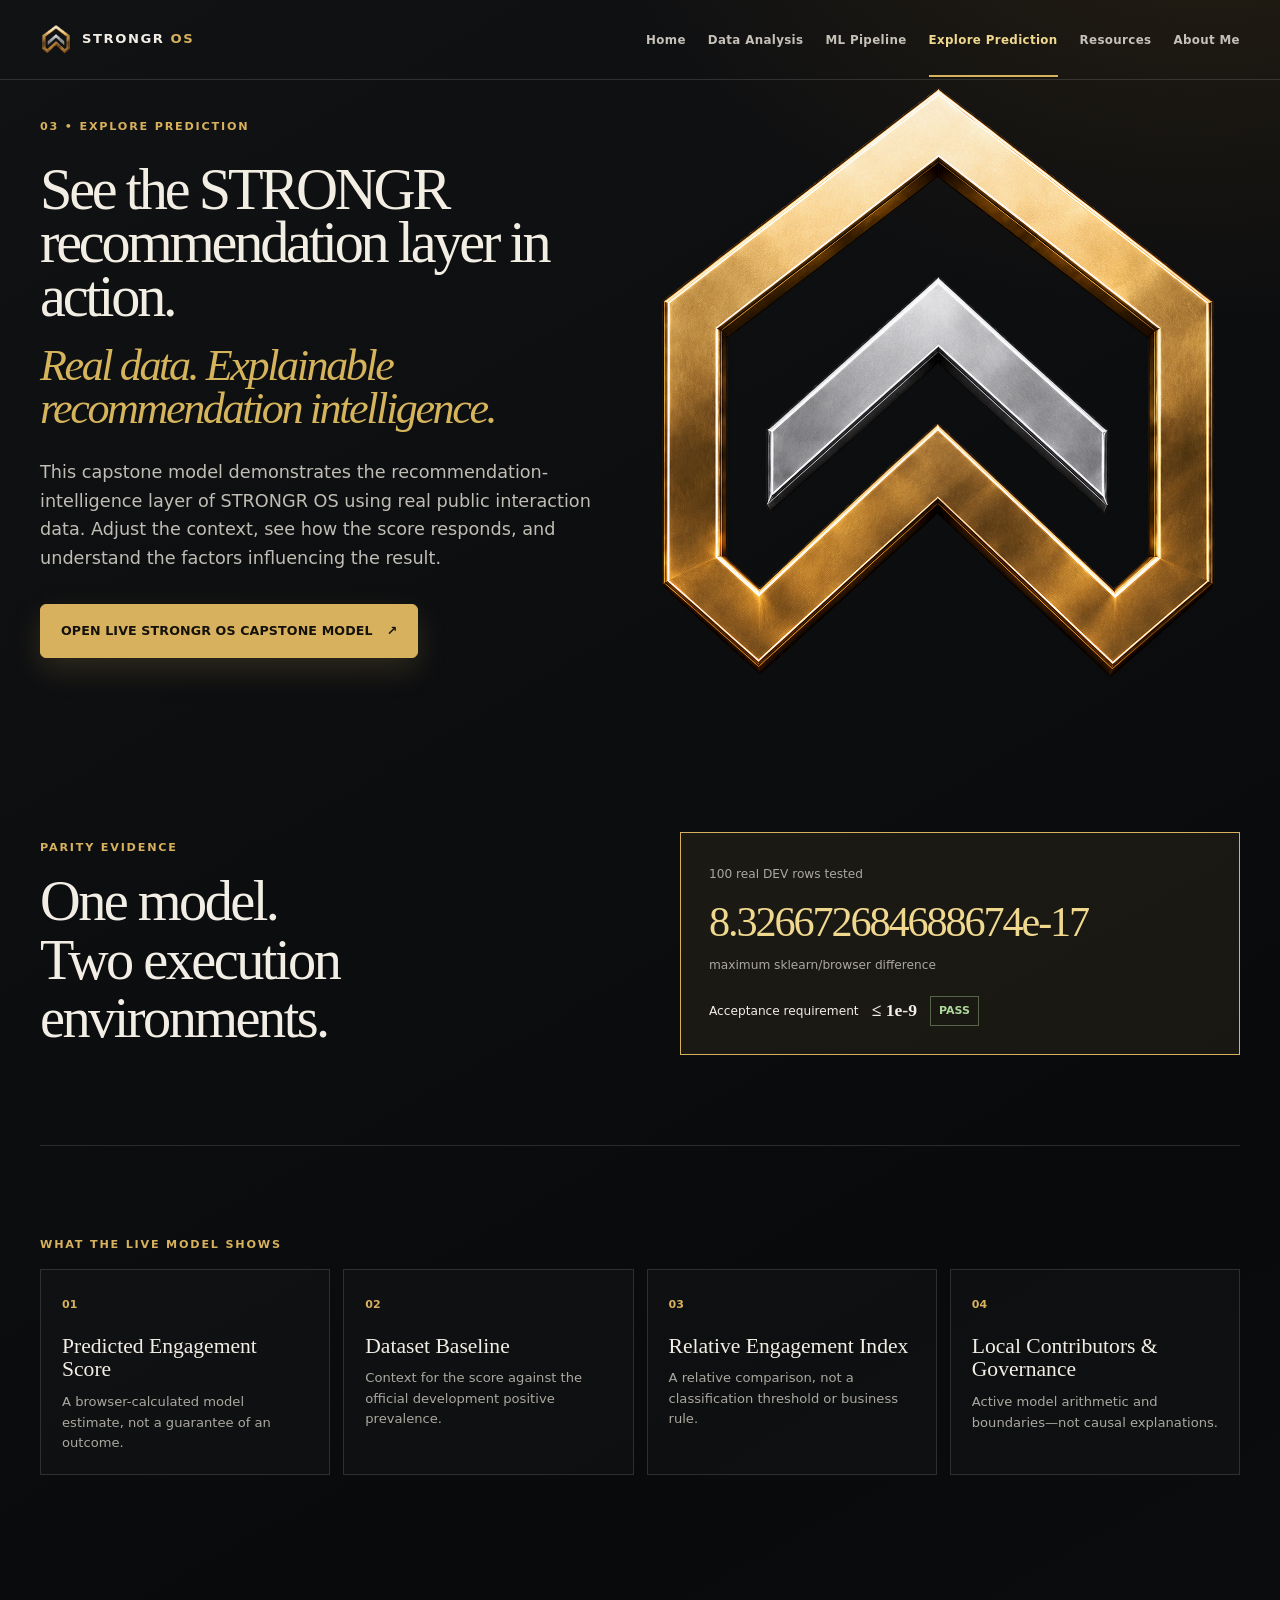
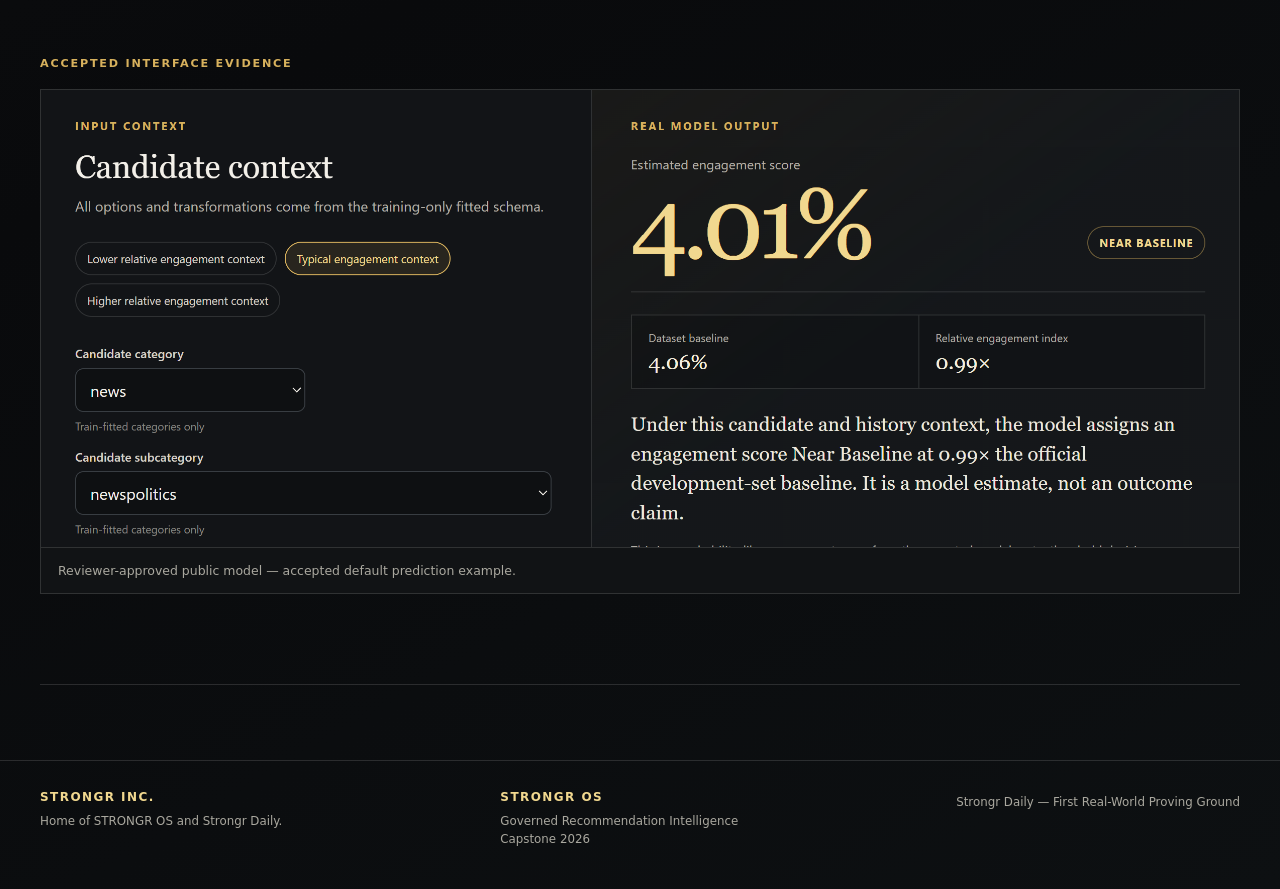
==== commit b6a68038: "Refine Explore Prediction branding" ====
--- a/explore-prediction.html
+++ b/explore-prediction.html
@@ -1,6 +1,6 @@
 <!doctype html><html lang="en"><head><meta charset="utf-8"><meta name="viewport" content="width=device-width, initial-scale=1"><title>Explore Prediction | STRONGR OS</title><meta name="description" content="Open the live reviewer-approved STRONGR OS prediction interface and inspect real browser model parity evidence."><link rel="stylesheet" href="styles.css"></head><body>
-<header class="site-header"><a class="brand" href="index.html"><span class="brand-mark">S</span><span>STRONGR <b>OS</b></span></a><button class="menu-toggle" aria-label="Toggle navigation" aria-expanded="false">Menu</button><nav aria-label="Primary"><a href="index.html">Home</a><a href="data-analysis.html">Data Analysis</a><a href="ml-pipeline.html">ML Pipeline</a><a class="active" href="explore-prediction.html">Explore Prediction</a><a href="resources.html">Resources</a><a href="about.html">About Me</a></nav></header>
-<main><section class="page-hero explore-hero"><div class="explore-hero__grid"><div class="explore-hero__copy"><p class="explore-hero__brand" aria-label="STRONGR OS">STRONGR <b>OS</b></p><p class="eyebrow">03 • EXPLORE PREDICTION</p><h1>See the STRONGR<br>recommendation layer in action.</h1><p class="explore-hero__statement">Real data. Explainable<br>recommendation intelligence.</p><p class="explore-hero__supporting">This capstone model demonstrates the recommendation-intelligence layer of STRONGR OS using real public interaction data. Adjust the context, see how the score responds, and understand the factors influencing the result.</p><a class="button gold large" href="https://model.strongrinc.ca/" target="_blank" rel="noopener noreferrer">OPEN LIVE STRONGR OS CAPSTONE MODEL <span aria-hidden="true">↗</span></a></div><div class="explore-hero__art"><div class="explore-hero__art-frame"><img src="assets/brand/strongr-os-official-emblem-transparent.png" alt="STRONGR OS dark and gold branded artwork"></div></div></div></section>
+<header class="site-header"><a class="brand" href="index.html"><img src="assets/brand/strongr-os-official-emblem-transparent.png" alt="" width="32" height="32" style="display:block;object-fit:contain"><span>STRONGR <b>OS</b></span></a><button class="menu-toggle" aria-label="Toggle navigation" aria-expanded="false">Menu</button><nav aria-label="Primary"><a href="index.html">Home</a><a href="data-analysis.html">Data Analysis</a><a href="ml-pipeline.html">ML Pipeline</a><a class="active" href="explore-prediction.html">Explore Prediction</a><a href="resources.html">Resources</a><a href="about.html">About Me</a></nav></header>
+<main><section class="page-hero explore-hero"><div class="explore-hero__grid"><div class="explore-hero__copy"><p class="eyebrow">03 • EXPLORE PREDICTION</p><h1>See the STRONGR<br>recommendation layer in action.</h1><p class="explore-hero__statement">Real data. Explainable<br>recommendation intelligence.</p><p class="explore-hero__supporting">This capstone model demonstrates the recommendation-intelligence layer of STRONGR OS using real public interaction data. Adjust the context, see how the score responds, and understand the factors influencing the result.</p><a class="button gold large" href="https://model.strongrinc.ca/" target="_blank" rel="noopener noreferrer">OPEN LIVE STRONGR OS CAPSTONE MODEL <span aria-hidden="true">↗</span></a></div><div class="explore-hero__art"><div class="explore-hero__art-frame"><img src="assets/brand/strongr-os-official-emblem-transparent.png" alt="STRONGR OS dark and gold branded artwork"></div></div></div></section>
 <section class="section parity"><div><p class="eyebrow">PARITY EVIDENCE</p><h2>One model.<br>Two execution environments.</h2></div><div class="parity-card"><span>100 real DEV rows tested</span><strong>8.326672684688674e-17</strong><p>maximum sklearn/browser difference</p><div><span>Acceptance requirement</span><b>≤ 1e-9</b><em>PASS</em></div></div></section>
 <section class="section output-guide"><p class="eyebrow">WHAT THE LIVE MODEL SHOWS</p><div class="insight-grid"><article><b>01</b><h3>Predicted Engagement Score</h3><p>A browser-calculated model estimate, not a guarantee of an outcome.</p></article><article><b>02</b><h3>Dataset Baseline</h3><p>Context for the score against the official development positive prevalence.</p></article><article><b>03</b><h3>Relative Engagement Index</h3><p>A relative comparison, not a classification threshold or business rule.</p></article><article><b>04</b><h3>Local Contributors & Governance</h3><p>Active model arithmetic and boundaries—not causal explanations.</p></article></div></section>
 <section class="section"><p class="eyebrow">ACCEPTED INTERFACE EVIDENCE</p><figure class="prediction-evidence-frame"><img src="assets/prediction-evidence/accepted-typical-engagement-context.png" alt="Accepted public STRONGR OS model interface showing the Typical engagement context example: 4.01 percent predicted engagement score, 4.06 percent development baseline, 0.99 times relative engagement index, Near Baseline, and local model contributors."><figcaption>Reviewer-approved public model — accepted default prediction example.</figcaption></figure></section>
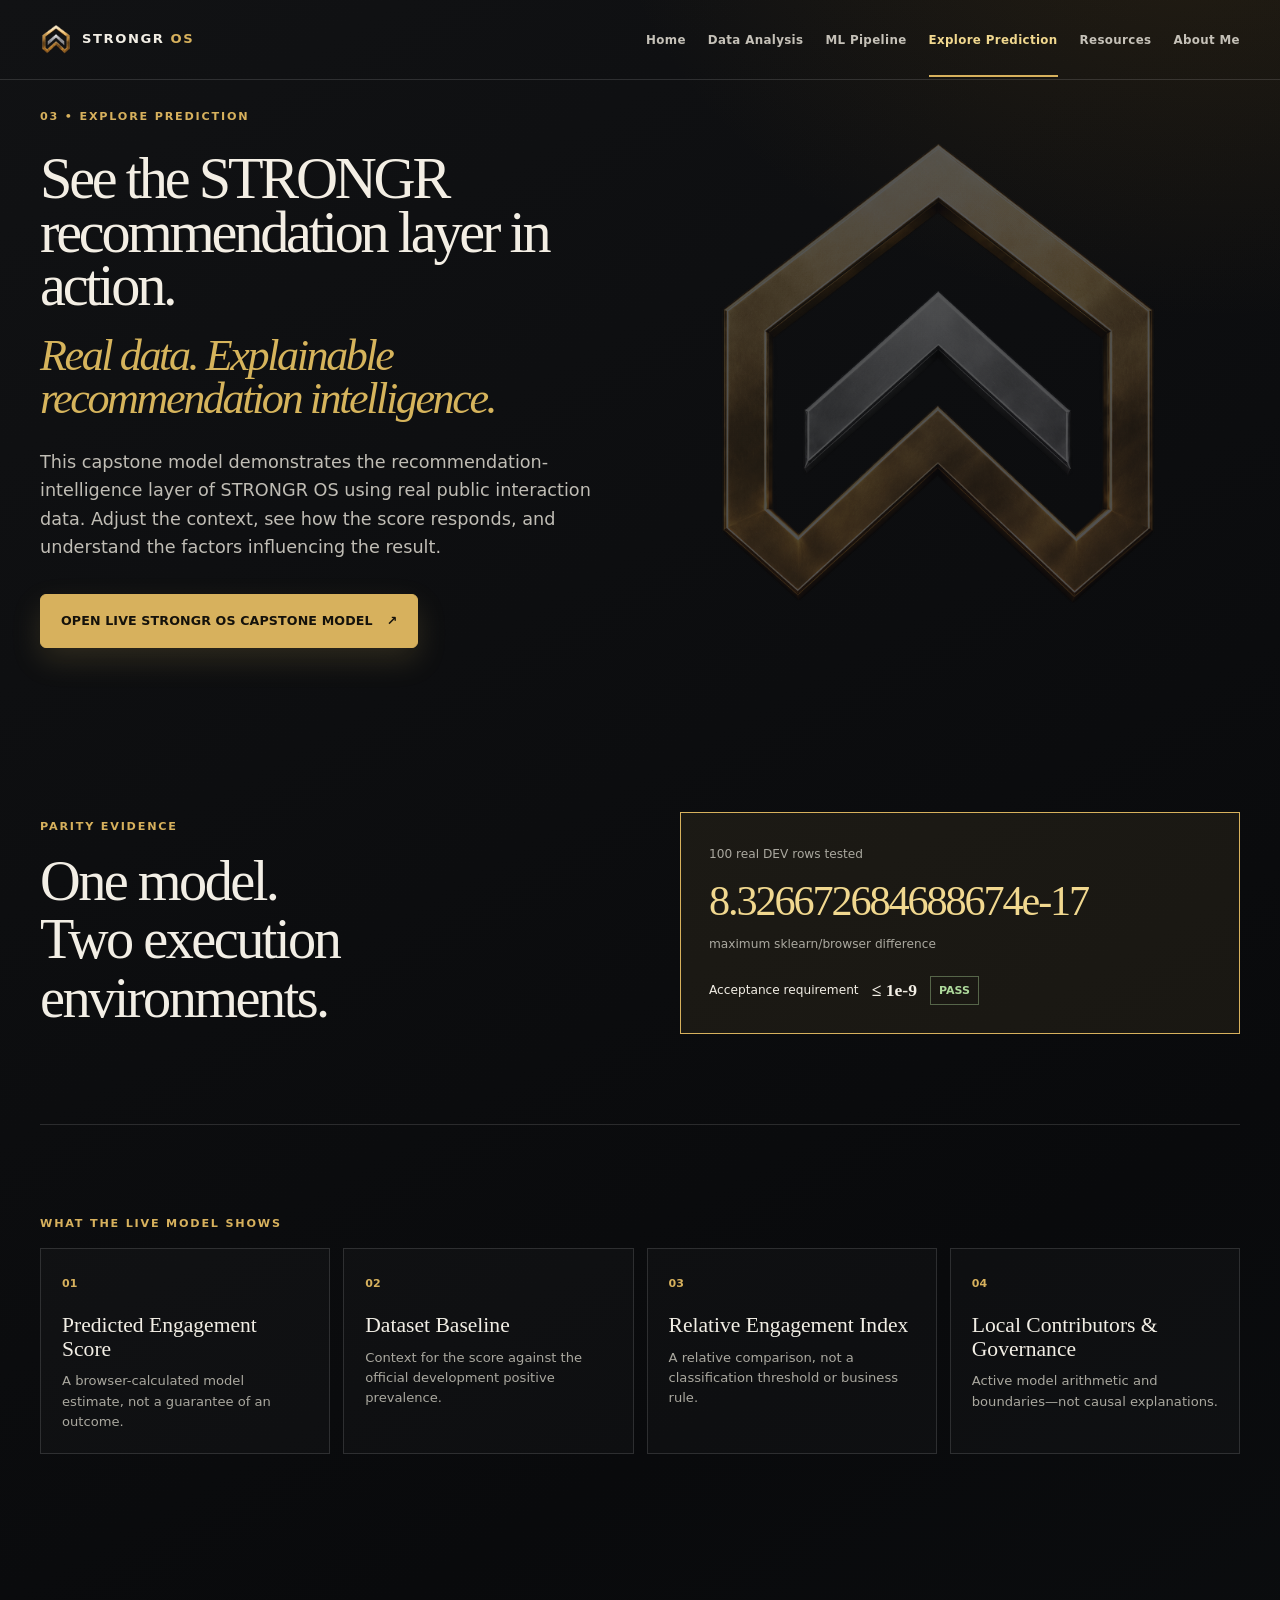
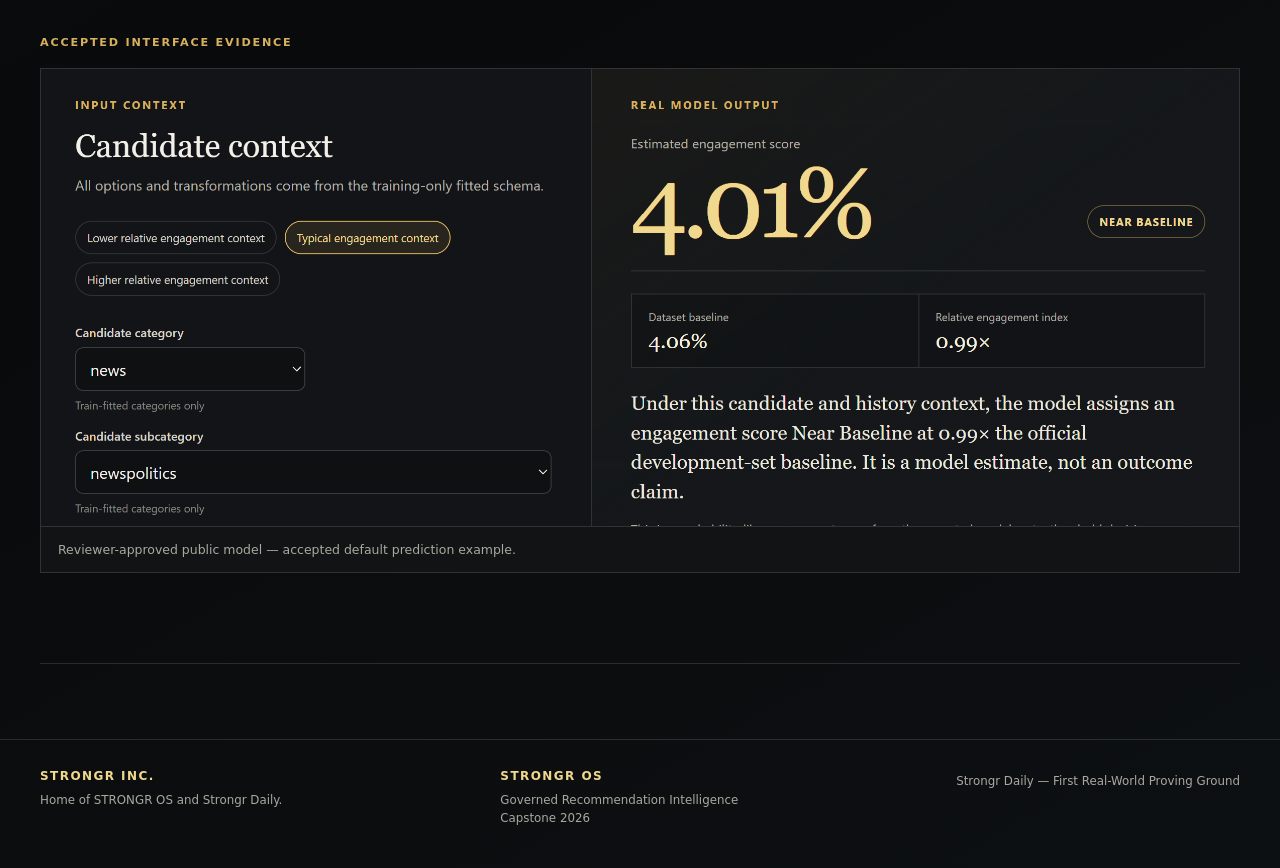
==== commit dbfefabd: "Soften Explore Prediction hero emblem" ====
--- a/explore-prediction.html
+++ b/explore-prediction.html
@@ -1,6 +1,6 @@
 <!doctype html><html lang="en"><head><meta charset="utf-8"><meta name="viewport" content="width=device-width, initial-scale=1"><title>Explore Prediction | STRONGR OS</title><meta name="description" content="Open the live reviewer-approved STRONGR OS prediction interface and inspect real browser model parity evidence."><link rel="stylesheet" href="styles.css"></head><body>
 <header class="site-header"><a class="brand" href="index.html"><img src="assets/brand/strongr-os-official-emblem-transparent.png" alt="" width="32" height="32" style="display:block;object-fit:contain"><span>STRONGR <b>OS</b></span></a><button class="menu-toggle" aria-label="Toggle navigation" aria-expanded="false">Menu</button><nav aria-label="Primary"><a href="index.html">Home</a><a href="data-analysis.html">Data Analysis</a><a href="ml-pipeline.html">ML Pipeline</a><a class="active" href="explore-prediction.html">Explore Prediction</a><a href="resources.html">Resources</a><a href="about.html">About Me</a></nav></header>
-<main><section class="page-hero explore-hero"><div class="explore-hero__grid"><div class="explore-hero__copy"><p class="eyebrow">03 • EXPLORE PREDICTION</p><h1>See the STRONGR<br>recommendation layer in action.</h1><p class="explore-hero__statement">Real data. Explainable<br>recommendation intelligence.</p><p class="explore-hero__supporting">This capstone model demonstrates the recommendation-intelligence layer of STRONGR OS using real public interaction data. Adjust the context, see how the score responds, and understand the factors influencing the result.</p><a class="button gold large" href="https://model.strongrinc.ca/" target="_blank" rel="noopener noreferrer">OPEN LIVE STRONGR OS CAPSTONE MODEL <span aria-hidden="true">↗</span></a></div><div class="explore-hero__art"><div class="explore-hero__art-frame"><img src="assets/brand/strongr-os-official-emblem-transparent.png" alt="STRONGR OS dark and gold branded artwork"></div></div></div></section>
+<main><section class="page-hero explore-hero"><div class="explore-hero__grid"><div class="explore-hero__copy"><p class="eyebrow">03 • EXPLORE PREDICTION</p><h1>See the STRONGR<br>recommendation layer in action.</h1><p class="explore-hero__statement">Real data. Explainable<br>recommendation intelligence.</p><p class="explore-hero__supporting">This capstone model demonstrates the recommendation-intelligence layer of STRONGR OS using real public interaction data. Adjust the context, see how the score responds, and understand the factors influencing the result.</p><a class="button gold large" href="https://model.strongrinc.ca/" target="_blank" rel="noopener noreferrer">OPEN LIVE STRONGR OS CAPSTONE MODEL <span aria-hidden="true">↗</span></a></div><div class="explore-hero__art"><div class="explore-hero__art-frame" style="display:flex;justify-content:center;align-items:center"><img src="assets/brand/strongr-os-official-emblem-transparent.png" alt="STRONGR OS dark and gold branded artwork" style="width:min(78%,560px);max-width:100%;opacity:.32;filter:saturate(.85) brightness(.92)"></div></div></div></section>
 <section class="section parity"><div><p class="eyebrow">PARITY EVIDENCE</p><h2>One model.<br>Two execution environments.</h2></div><div class="parity-card"><span>100 real DEV rows tested</span><strong>8.326672684688674e-17</strong><p>maximum sklearn/browser difference</p><div><span>Acceptance requirement</span><b>≤ 1e-9</b><em>PASS</em></div></div></section>
 <section class="section output-guide"><p class="eyebrow">WHAT THE LIVE MODEL SHOWS</p><div class="insight-grid"><article><b>01</b><h3>Predicted Engagement Score</h3><p>A browser-calculated model estimate, not a guarantee of an outcome.</p></article><article><b>02</b><h3>Dataset Baseline</h3><p>Context for the score against the official development positive prevalence.</p></article><article><b>03</b><h3>Relative Engagement Index</h3><p>A relative comparison, not a classification threshold or business rule.</p></article><article><b>04</b><h3>Local Contributors & Governance</h3><p>Active model arithmetic and boundaries—not causal explanations.</p></article></div></section>
 <section class="section"><p class="eyebrow">ACCEPTED INTERFACE EVIDENCE</p><figure class="prediction-evidence-frame"><img src="assets/prediction-evidence/accepted-typical-engagement-context.png" alt="Accepted public STRONGR OS model interface showing the Typical engagement context example: 4.01 percent predicted engagement score, 4.06 percent development baseline, 0.99 times relative engagement index, Near Baseline, and local model contributors."><figcaption>Reviewer-approved public model — accepted default prediction example.</figcaption></figure></section>
--- a/styles.css
+++ b/styles.css
@@ -1,4 +1,5 @@
 :root{--ink:#090a0c;--surface:#111316;--surface2:#181b1f;--line:rgba(255,255,255,.13);--gold:#d7b15d;--goldlight:#f1d88f;--ivory:#f2eee5;--muted:#aaa89f;--green:#aed99c;--orange:#efa68c;--serif:Georgia,'Times New Roman',serif;--sans:Inter,ui-sans-serif,system-ui,-apple-system,BlinkMacSystemFont,'Segoe UI',sans-serif}*{box-sizing:border-box}html{background:var(--ink);scroll-behavior:smooth}body{margin:0;background:radial-gradient(920px 700px at 95% -150px,rgba(162,114,29,.17),transparent 67%),linear-gradient(150deg,#111214 0%,#090a0c 57%,#0d1012 100%);color:var(--ivory);font-family:var(--sans);font-size:16px;line-height:1.55}a{color:inherit}.site-header{max-width:1320px;min-height:80px;margin:auto;padding:0 40px;display:flex;align-items:center;justify-content:space-between;border-bottom:1px solid var(--line);position:relative}.brand{display:flex;align-items:center;gap:10px;text-decoration:none;letter-spacing:.12em;font-weight:700;font-size:.82rem}.brand b{color:var(--gold)}.brand-mark{width:29px;height:29px;display:grid;place-items:center;border:1px solid var(--gold);border-radius:100%;color:var(--gold);font-family:var(--serif);font-size:1rem;letter-spacing:0}nav{display:flex;gap:22px;align-items:center}nav a{color:#c5c1b8;text-decoration:none;font-size:.74rem;font-weight:700;letter-spacing:.03em;padding:29px 0 25px;border-bottom:2px solid transparent;white-space:nowrap}nav a:hover,nav a.active{color:var(--goldlight);border-color:var(--gold)}.menu-toggle{display:none;background:transparent;border:1px solid var(--line);border-radius:4px;color:var(--ivory);padding:8px 11px;font-size:.75rem}main{max-width:1320px;margin:auto;padding:0 40px 75px}.hero{padding:100px 0 75px;max-width:950px}.home-hero{min-height:570px;display:flex;flex-direction:column;justify-content:center}.eyebrow{margin:0 0 16px;color:var(--gold);font-size:.7rem;font-weight:800;letter-spacing:.16em}.hero h1,.page-hero h1{font-family:var(--serif);font-weight:400;line-height:.95;letter-spacing:-.055em;margin:0 0 28px;font-size:clamp(3.5rem,7vw,6.7rem)}h1 em,h2 em{color:var(--goldlight);font-style:italic}.hero-copy,.page-hero>p{max-width:755px;color:var(--muted);font-size:1.08rem;line-height:1.75}.hero-actions{display:flex;gap:13px;flex-wrap:wrap;margin-top:35px}.button{display:inline-flex;align-items:center;gap:14px;border-radius:6px;padding:13px 17px;min-height:48px;text-decoration:none;font-weight:800;font-size:.79rem;letter-spacing:.01em;transition:.2s ease}.button.gold{color:#15120b;background:var(--gold);border:1px solid var(--gold)}.button.gold:hover{background:var(--goldlight);transform:translateY(-2px)}.button.outline{border:1px solid var(--line);color:var(--ivory)}.button.outline:hover{border-color:var(--gold);color:var(--goldlight)}.button.text{padding-left:4px;color:var(--goldlight);text-decoration:underline;text-underline-offset:5px}.button.large{margin-top:12px;padding:16px 20px}.story-flow{display:flex;gap:10px;align-items:center;overflow:auto;border-top:1px solid var(--line);border-bottom:1px solid var(--line);padding:24px 3px}.story-flow div{min-width:102px;display:flex;flex-direction:column;gap:4px}.story-flow span{color:var(--gold);font-size:.65rem}.story-flow b{font-size:.68rem;letter-spacing:.05em}.story-flow i{color:#75736e;font-style:normal}.section{padding:90px 0;border-bottom:1px solid var(--line)}.section-intro{display:flex;justify-content:space-between;align-items:end;gap:30px;margin-bottom:34px}.section h2,.proving-ground h2{font:400 clamp(2.35rem,4.4vw,4rem)/1.04 var(--serif);letter-spacing:-.045em;margin:0}.section-copy{color:var(--muted);font-size:.86rem}.evidence-grid{display:grid;grid-template-columns:repeat(4,1fr);border-top:1px solid var(--line);border-left:1px solid var(--line)}.evidence-grid article{min-height:145px;padding:19px;border-right:1px solid var(--line);border-bottom:1px solid var(--line);display:flex;flex-direction:column;justify-content:end}.evidence-grid strong{font:400 clamp(1.7rem,3.2vw,3rem)/1 var(--serif);letter-spacing:-.05em;color:var(--goldlight);margin-bottom:8px}.evidence-grid span{font-size:.72rem;color:var(--muted)}.evidence-grid .approval strong{font-size:1.34rem;letter-spacing:-.02em}.split-feature,.two-column{display:grid;grid-template-columns:.9fr 1.1fr;gap:90px}.feature-list{border-top:1px solid var(--line)}.feature-list article{display:grid;grid-template-columns:42px 1fr;padding:21px 0;border-bottom:1px solid var(--line);gap:13px}.feature-list article>span,.capability-grid article>span{color:var(--gold);font-size:.7rem;font-weight:700}.feature-list h3{margin:0 0 5px;font:400 1.35rem var(--serif)}.feature-list p,.two-column p{color:var(--muted);font-size:.9rem;margin:0}.proving-ground{max-width:880px;padding:92px 0 45px}.gold-line{width:52px;border-top:2px solid var(--gold);margin-bottom:23px}.proving-ground>p:not(.eyebrow){color:var(--muted);font-size:1rem;line-height:1.75;max-width:790px;margin:20px 0}.inline-link{color:var(--goldlight);font-size:.84rem;font-weight:700;text-decoration:none}.inline-link span{margin-left:8px}.page-hero{padding:85px 0 65px;max-width:950px}.page-hero h1{font-size:clamp(3.1rem,6.2vw,5.9rem)}.data-grid{display:grid;grid-template-columns:repeat(3,1fr);gap:15px;margin:25px 0 42px}.data-grid article{padding:22px;border:1px solid var(--line);background:rgba(255,255,255,.025)}.data-grid span,.data-grid small{display:block;color:var(--muted);font-size:.73rem}.data-grid strong{display:block;font:400 clamp(2rem,3.4vw,3.3rem)/1 var(--serif);color:var(--goldlight);margin:14px 0 10px;letter-spacing:-.05em}.table-wrap{overflow:auto;border:1px solid var(--line)}table{width:100%;border-collapse:collapse;min-width:600px}caption{text-align:left;padding:16px 18px;font:400 1.3rem var(--serif);border-bottom:1px solid var(--line)}th,td{padding:13px 18px;text-align:left;border-bottom:1px solid var(--line);font-size:.82rem}th{color:var(--gold);font-size:.67rem;letter-spacing:.1em}td{color:#d3d0c8}td:nth-child(2){font-family:var(--serif);font-size:1.02rem}.compact article{padding:17px 0}.quality{background:rgba(215,177,93,.045);padding-left:28px;padding-right:28px}.quality-row{display:grid;grid-template-columns:repeat(3,1fr);gap:20px}.quality-row article{display:flex;flex-direction:column;gap:6px}.quality-row strong{font:400 3.3rem/1 var(--serif);color:var(--goldlight)}.quality-row span,.quality-note{color:var(--muted);font-size:.8rem}.quality-note{margin:35px 0 0}.quality-note b{color:var(--green)}.insight-grid{display:grid;grid-template-columns:repeat(4,1fr);gap:13px}.insight-grid article{padding:21px;border:1px solid var(--line);background:rgba(255,255,255,.018)}.insight-grid b{color:var(--gold);font-size:.69rem}.insight-grid h3{font:400 1.35rem/1.1 var(--serif);margin:19px 0 10px}.insight-grid p{font-size:.82rem;color:var(--muted);margin:0}.placeholder-grid{display:grid;grid-template-columns:repeat(3,1fr);gap:15px}.screenshot-placeholder,.prediction-placeholder{min-height:225px;border:1px dashed rgba(215,177,93,.55);background:linear-gradient(135deg,rgba(215,177,93,.1),rgba(255,255,255,.02));display:flex;flex-direction:column;align-items:center;justify-content:center;text-align:center;padding:20px}.screenshot-placeholder span,.prediction-placeholder span{font-size:.65rem;color:var(--gold);letter-spacing:.12em;margin-bottom:13px}.screenshot-placeholder b,.prediction-placeholder b{font:400 1.13rem/1.35 var(--serif);color:#ddd8cc}.model-approach{align-items:center}.model-spec{border:1px solid var(--line);padding:28px;background:rgba(255,255,255,.025)}.model-spec>span{font-size:.66rem;color:var(--gold);letter-spacing:.14em}.model-spec strong{display:block;font:400 2rem var(--serif);margin:9px 0}.model-spec p{color:var(--muted);font-size:.81rem}.model-spec code{color:var(--goldlight)}.tag-row{display:flex;gap:7px;flex-wrap:wrap;margin-top:18px}.tag-row span{border:1px solid var(--line);padding:6px 8px;color:#c4c0b5;font-size:.67rem}.comparison-chart{margin-top:32px;max-width:900px}.chart-row{display:grid;grid-template-columns:120px 1fr 92px;gap:15px;align-items:center;margin:16px 0}.chart-row>span{font-size:.8rem}.track{height:18px;background:#25282c;border:1px solid rgba(255,255,255,.06);position:relative}.track i{display:block;height:100%;background:#8e7650}.chart-row.final .track i{background:var(--gold)}.chart-row b{font:400 1.12rem var(--serif);color:var(--goldlight)}.metric-layout{display:grid;grid-template-columns:1fr 1fr;gap:18px}.metric-panel{border:1px solid var(--line);padding:26px}.metric-list>div{display:flex;justify-content:space-between;padding:14px 0;border-bottom:1px solid var(--line);gap:12px}.metric-list span{color:var(--muted);font-size:.8rem}.metric-list b{font:400 1.25rem var(--serif);color:var(--goldlight)}.plain-language{max-width:900px}.plain-language>p:not(.eyebrow){max-width:780px;color:var(--muted);font-size:1.05rem;line-height:1.75;margin:22px 0 0}.imbalance{display:grid;grid-template-columns:1fr 1fr;gap:60px;background:rgba(239,166,140,.055);padding-left:28px;padding-right:28px}.imbalance-numbers>div{display:flex;align-items:baseline;justify-content:space-between;padding:12px 0;border-bottom:1px solid var(--line);gap:15px}.imbalance-numbers span,.imbalance-numbers p{color:var(--muted);font-size:.78rem}.imbalance-numbers strong{font:400 1.65rem var(--serif);color:var(--orange)}.imbalance-numbers small{font:400 .85rem var(--sans);color:var(--muted)}.governance .timeline{display:grid;grid-template-columns:repeat(5,1fr);margin:30px 0 38px;border-top:1px solid var(--line)}.timeline div{padding:17px 12px;border-right:1px solid var(--line);min-height:105px}.timeline time{display:block;color:var(--gold);font:400 1.25rem var(--serif);margin-bottom:10px}.timeline span{font-size:.75rem;color:#d5d0c6}.governance-callout{padding:20px;border-left:2px solid var(--gold);background:rgba(215,177,93,.07);max-width:800px}.governance-callout strong{color:var(--goldlight);font-family:var(--serif);font-size:1.22rem}.governance-callout p{color:var(--muted);margin:6px 0 0;font-size:.84rem}.explore-hero{padding-bottom:35px}.live-embed{border:1px solid var(--line);background:#0d0f11;margin-bottom:0}.embed-label{display:flex;justify-content:space-between;gap:20px;padding:13px 18px;border-bottom:1px solid var(--line);font-size:.69rem;letter-spacing:.09em;color:var(--gold)}.embed-label a,.embed-fallback a{color:var(--goldlight)}iframe{border:0;width:100%;height:650px;background:#111}.embed-fallback{margin:0;padding:12px 18px;color:var(--muted);font-size:.78rem;border-top:1px solid var(--line)}.parity{display:grid;grid-template-columns:1fr 1fr;gap:80px;align-items:center}.parity-card{border:1px solid var(--gold);padding:28px;background:rgba(215,177,93,.08)}.parity-card>span,.parity-card p{color:var(--muted);font-size:.76rem}.parity-card>strong{display:block;font:400 clamp(1.8rem,3.3vw,3rem)/1 var(--serif);color:var(--goldlight);letter-spacing:-.05em;margin:15px 0 8px;word-break:break-all}.parity-card>div{display:flex;gap:13px;align-items:center;margin-top:22px;font-size:.76rem}.parity-card b{font-family:var(--serif);font-size:1.1rem}.parity-card em{color:var(--green);font-weight:800;font-size:.69rem;font-style:normal;border:1px solid rgba(174,217,156,.4);padding:5px 8px}.output-guide{border-bottom:0}.prediction-placeholder{min-height:300px}.deliverables{border-top:1px solid var(--line)}.deliverables article{display:flex;align-items:center;justify-content:space-between;gap:25px;padding:18px 0;border-bottom:1px solid var(--line)}.deliverables h3{font:400 1.35rem var(--serif);margin:0 0 4px}.deliverables p{margin:0;color:var(--muted);font-size:.8rem}.status{white-space:nowrap;border:1px solid var(--line);padding:6px 8px;font-size:.64rem;font-weight:800;letter-spacing:.06em}.status.complete{color:var(--green);border-color:rgba(174,217,156,.45)}.status.working{color:var(--goldlight);border-color:rgba(215,177,93,.5)}.status.pending{color:var(--muted)}.approval-list>div{display:flex;justify-content:space-between;gap:15px;padding:17px 0;border-bottom:1px solid var(--line)}.approval-list span{font-size:.88rem;color:#d7d2c7}.approval-list b{font-size:.7rem;color:var(--green);letter-spacing:.07em}.approval-list p{margin:18px 0 0;color:var(--muted);font-size:.8rem}.link-cards{display:grid;grid-template-columns:1fr 1fr;gap:16px}.link-cards a{display:flex;min-height:185px;flex-direction:column;justify-content:end;padding:22px;text-decoration:none;border:1px solid var(--line);background:linear-gradient(145deg,rgba(215,177,93,.1),rgba(255,255,255,.02));transition:.2s}.link-cards a:hover{transform:translateY(-3px);border-color:var(--gold)}.link-cards span{font-size:.64rem;color:var(--gold);letter-spacing:.1em}.link-cards strong{font:400 1.55rem/1.12 var(--serif);margin:14px 0}.link-cards i{font-size:.75rem;color:var(--goldlight);font-style:normal}.future-links{display:grid;grid-template-columns:repeat(4,1fr);gap:12px}.future-links div{padding:17px;border:1px dashed var(--line)}.future-links span,.future-links b{display:block}.future-links span{font-size:.7rem;color:var(--muted)}.future-links b{font:400 1rem var(--serif);color:#d8d2c5;margin-top:15px}.references{max-width:850px}.references article{padding:18px 0;border-bottom:1px solid var(--line)}.references b{font-family:var(--serif);font-size:1.25rem}.references p{margin:5px 0;color:var(--muted);font-size:.85rem}.references a{font-size:.8rem;color:var(--goldlight)}.name-line{color:var(--goldlight)!important;font:400 1.4rem var(--serif);letter-spacing:.02em}.capability-grid{display:grid;grid-template-columns:repeat(3,1fr);border-top:1px solid var(--line);border-left:1px solid var(--line)}.capability-grid article{padding:22px;border-right:1px solid var(--line);border-bottom:1px solid var(--line);min-height:185px}.capability-grid h3{font:400 1.4rem/1.1 var(--serif);margin:22px 0 8px}.capability-grid p{font-size:.8rem;color:var(--muted);margin:0}.system-pair{display:flex;gap:13px;margin-top:28px}.system-pair div{border:1px solid var(--line);padding:15px 18px;min-width:220px}.system-pair span{display:block;color:var(--gold);font-size:.7rem;letter-spacing:.07em}.system-pair b{display:block;font:400 1.15rem var(--serif);margin-top:7px}footer{max-width:1320px;margin:auto;padding:27px 40px 35px;border-top:1px solid var(--line);display:flex;justify-content:space-between;gap:25px;color:var(--muted);font-size:.74rem}footer p{margin:5px 0}.brand-footer{color:var(--goldlight);font-size:.75rem;font-weight:800;letter-spacing:.12em}@media(max-width:980px){.site-header,main,footer{padding-left:24px;padding-right:24px}nav{gap:13px}.evidence-grid{grid-template-columns:repeat(2,1fr)}.split-feature,.two-column,.parity,.imbalance{grid-template-columns:1fr;gap:35px}.insight-grid{grid-template-columns:repeat(2,1fr)}.placeholder-grid{grid-template-columns:1fr}.future-links{grid-template-columns:repeat(2,1fr)}.governance .timeline{grid-template-columns:repeat(3,1fr)}}@media(max-width:720px){.site-header{min-height:68px}.menu-toggle{display:block}nav{display:none;position:absolute;z-index:10;top:67px;right:18px;left:18px;padding:12px 18px;flex-direction:column;align-items:stretch;background:#151719;border:1px solid var(--line)}nav.is-open{display:flex}nav a{padding:11px 0;border-bottom:1px solid var(--line)}.hero,.page-hero{padding:66px 0 48px}.home-hero{min-height:auto}.hero h1,.page-hero h1{font-size:clamp(2.15rem,11vw,3rem)}.story-flow{padding:17px 3px}.section{padding:62px 0}.evidence-grid,.data-grid,.metric-layout,.link-cards,.capability-grid{grid-template-columns:1fr}.quality-row,.insight-grid{grid-template-columns:1fr}.evidence-grid article{min-height:120px}.comparison-chart{overflow:auto}.chart-row{grid-template-columns:95px minmax(150px,1fr) 80px}.governance .timeline{grid-template-columns:1fr}.timeline div{min-height:auto;border-bottom:1px solid var(--line)}.live-embed iframe{height:520px}.embed-label,footer{flex-direction:column}.system-pair{flex-direction:column}.future-links{grid-template-columns:1fr}.deliverables article{align-items:flex-start;flex-direction:column;gap:12px}}
 .powerbi-evidence-intro{max-width:790px;margin:0 0 29px;color:var(--muted);font-size:.92rem}.powerbi-evidence-grid{display:grid;grid-template-columns:repeat(2,minmax(0,1fr));gap:20px}.powerbi-evidence-grid article{padding:18px;border:1px solid var(--line);background:rgba(255,255,255,.018)}.powerbi-evidence-grid article>span{display:block;margin-bottom:12px;color:var(--gold);font-size:.65rem;font-weight:800;letter-spacing:.13em}.powerbi-evidence-grid article>p{margin:13px 0 1px;color:var(--muted);font-size:.78rem}.powerbi-evidence-card{display:block;width:100%;padding:0;border:0;border-radius:12px;background:#111315;cursor:zoom-in;overflow:hidden}.powerbi-evidence-card:focus-visible{outline:2px solid var(--goldlight);outline-offset:3px}.powerbi-evidence-card img{display:block;width:100%;height:auto;transition:transform .22s ease}.powerbi-evidence-card:hover img{transform:scale(1.015)}.powerbi-evidence-record{margin:27px 0 0;color:var(--muted);font-size:.78rem}.evidence-lightbox{position:fixed;z-index:100;inset:0;display:none;align-items:center;justify-content:center;padding:28px;background:rgba(0,0,0,.84)}.evidence-lightbox.is-open{display:flex}.evidence-lightbox__panel{position:relative;width:min(1040px,100%);max-height:100%;overflow:auto}.evidence-lightbox__image{display:block;width:100%;height:auto;border:1px solid var(--line);border-radius:15px;background:#111315}.evidence-lightbox__close{position:absolute;top:12px;right:12px;width:38px;height:38px;border:1px solid rgba(243,238,228,.7);border-radius:50%;background:#111315;color:var(--ivory);font-size:1.3rem;line-height:1;cursor:pointer}.evidence-lightbox__close:hover,.evidence-lightbox__close:focus-visible{border-color:var(--gold);color:var(--goldlight)}@media(max-width:980px){.powerbi-evidence-grid{grid-template-columns:1fr}}.prediction-evidence-frame{margin:0;border:1px solid var(--line);background:#111315}.prediction-evidence-frame img{display:block;width:100%;height:auto;max-height:780px;object-fit:contain;background:#111315}.prediction-evidence-frame figcaption{padding:13px 17px;border-top:1px solid var(--line);color:var(--muted);font-size:.78rem}
 .explore-hero{max-width:none;padding:72px 0 88px}.explore-hero__grid{display:grid;grid-template-columns:minmax(0,1fr) minmax(380px,1fr);gap:clamp(36px,7vw,104px);align-items:center;min-height:620px}.explore-hero__copy{max-width:700px}.explore-hero__brand{margin:0 0 48px;color:#f3eee4;font-size:clamp(1rem,1.7vw,1.45rem);font-weight:800;letter-spacing:.16em;line-height:1}.explore-hero__brand b{color:var(--gold);font-weight:800}.explore-hero__copy .eyebrow{margin-bottom:27px}.explore-hero__copy h1{max-width:720px;margin:0;color:#f3eee4;font:400 clamp(3.7rem,6.1vw,6.35rem)/.92 var(--serif);letter-spacing:-.06em}.explore-hero__statement{max-width:720px;margin:22px 0 27px;color:#d6b45c;font:italic 400 clamp(2.65rem,4.35vw,4.65rem)/.97 var(--serif);letter-spacing:-.055em}.explore-hero__supporting{max-width:635px;margin:0;color:#c0bdb5;font-size:clamp(1rem,1.38vw,1.16rem);line-height:1.62}.explore-hero__copy .button{margin-top:32px;min-width:300px;justify-content:center;box-shadow:0 12px 30px rgba(214,180,92,.16)}.explore-hero__copy .button:focus-visible{outline:2px solid var(--goldlight);outline-offset:4px}.explore-hero__art{position:relative;display:grid;place-items:center;min-width:0}.explore-hero__art::before,.explore-hero__art::after{content:"";position:absolute;pointer-events:none}.explore-hero__art::before{inset:8% 0;background:linear-gradient(90deg,transparent 0,rgba(214,180,92,.22) 22%,transparent 22.2%,transparent 77.8%,rgba(214,180,92,.22) 78%,transparent 100%);opacity:.65}.explore-hero__art::after{width:72%;height:72%;border:1px solid rgba(214,180,92,.18);border-radius:50%;filter:drop-shadow(0 0 32px rgba(214,180,92,.13))}.explore-hero__art-frame{position:relative;z-index:1;width:min(100%,620px);padding:clamp(11px,1.8vw,20px);border:1px solid rgba(214,180,92,.32);background:radial-gradient(circle at 50% 42%,rgba(214,180,92,.11),transparent 57%),#111315;box-shadow:0 30px 70px rgba(0,0,0,.38),0 0 45px rgba(214,180,92,.11)}.explore-hero__art-frame img{display:block;width:100%;height:auto;aspect-ratio:1/1;object-fit:contain;background:#0b0d0e}@media(max-width:980px){.explore-hero{padding-top:58px}.explore-hero__grid{grid-template-columns:1fr;gap:48px;min-height:0}.explore-hero__copy{max-width:760px}.explore-hero__art{max-width:650px;margin:0 auto;width:100%}.explore-hero__brand{margin-bottom:35px}}@media(max-width:720px){.explore-hero{padding:48px 0 60px}.explore-hero__brand{margin-bottom:27px;font-size:.95rem}.explore-hero__copy .eyebrow{margin-bottom:20px}.explore-hero__copy h1{font-size:clamp(3.35rem,15vw,4.7rem)}.explore-hero__statement{margin-top:17px;font-size:clamp(2.4rem,11.5vw,3.5rem)}.explore-hero__copy .button{width:100%;min-width:0;margin-top:27px}.explore-hero__art-frame{padding:11px}}.explore-hero__copy h1{font-size:clamp(3.7rem,5vw,4.9rem)}.explore-hero__copy h1 span{white-space:nowrap}.explore-hero__statement{font-size:clamp(2.65rem,3.8vw,4.3rem)}.explore-hero__art-frame img{aspect-ratio:auto}@media(max-width:720px){.explore-hero__copy h1{font-size:clamp(2.5rem,10.25vw,3rem)}.explore-hero__copy h1 span{white-space:nowrap}}
-.explore-hero__grid{grid-template-columns:minmax(0,1fr) minmax(0,1fr);gap:clamp(34px,5vw,78px)}.explore-hero__copy h1{max-width:760px;font-size:clamp(3.35rem,4.55vw,5.2rem);letter-spacing:-.055em}.explore-hero__statement{font-size:clamp(2.5rem,3.45vw,4rem)}.explore-hero__supporting{max-width:650px}.explore-hero__art{justify-self:center;width:min(116%,760px)}.explore-hero__art::before,.explore-hero__art::after{display:none}.explore-hero__art-frame{width:100%;padding:0;border:0;border-radius:0;background:transparent;box-shadow:none}.explore-hero__art-frame img{width:100%;background:transparent;mix-blend-mode:screen}@media(max-width:980px){.explore-hero__art{width:min(100%,700px)}}@media(max-width:720px){.explore-hero__copy h1{font-size:clamp(2.45rem,10.7vw,3.2rem);letter-spacing:-.045em}.explore-hero__statement{font-size:clamp(2.15rem,10vw,3.2rem)}.explore-hero__art{width:100%}}.explore-hero__grid{grid-template-columns:minmax(0,.96fr) minmax(0,1.04fr)}.explore-hero__art{width:100%}@media(max-width:980px){.explore-hero__grid{grid-template-columns:1fr}}.explore-hero{padding:52px 0 74px}.explore-hero__grid{gap:clamp(28px,3vw,44px);min-height:0}@media(max-width:720px){.explore-hero{padding:48px 0 60px}}.explore-hero{padding-top:28px}.explore-hero__art{transform:scale(1.08)}@media(max-width:980px){.explore-hero__art{transform:none}}@media(max-width:720px){.explore-hero{padding-top:48px}}+.explore-hero__grid{grid-template-columns:minmax(0,1fr) minmax(0,1fr);gap:clamp(34px,5vw,78px)}.explore-hero__copy h1{max-width:760px;font-size:clamp(3.35rem,4.55vw,5.2rem);letter-spacing:-.055em}.explore-hero__statement{font-size:clamp(2.5rem,3.45vw,4rem)}.explore-hero__supporting{max-width:650px}.explore-hero__art{justify-self:center;width:min(116%,760px)}.explore-hero__art::before,.explore-hero__art::after{display:none}.explore-hero__art-frame{width:100%;padding:0;border:0;border-radius:0;background:transparent;box-shadow:none}.explore-hero__art-frame img{width:100%;background:transparent;mix-blend-mode:screen}@media(max-width:980px){.explore-hero__art{width:min(100%,700px)}}@media(max-width:720px){.explore-hero__copy h1{font-size:clamp(2.45rem,10.7vw,3.2rem);letter-spacing:-.045em}.explore-hero__statement{font-size:clamp(2.15rem,10vw,3.2rem)}.explore-hero__art{width:100%}}.explore-hero__grid{grid-template-columns:minmax(0,.96fr) minmax(0,1.04fr)}.explore-hero__art{width:100%}@media(max-width:980px){.explore-hero__grid{grid-template-columns:1fr}}.explore-hero{padding:52px 0 74px}.explore-hero__grid{gap:clamp(28px,3vw,44px);min-height:0}@media(max-width:720px){.explore-hero{padding:48px 0 60px}}.explore-hero{padding-top:28px}.explore-hero__art{transform:scale(1.08)}@media(max-width:980px){.explore-hero__art{transform:none}}@media(max-width:720px){.explore-hero{padding-top:48px}}
+.brand-mark{width:32px;height:32px;display:block;flex:0 0 32px;background:url("assets/brand/strongr-os-official-emblem-transparent.png") center/contain no-repeat;border:0;border-radius:0;color:transparent;font-size:0;line-height:0;overflow:hidden;letter-spacing:0}
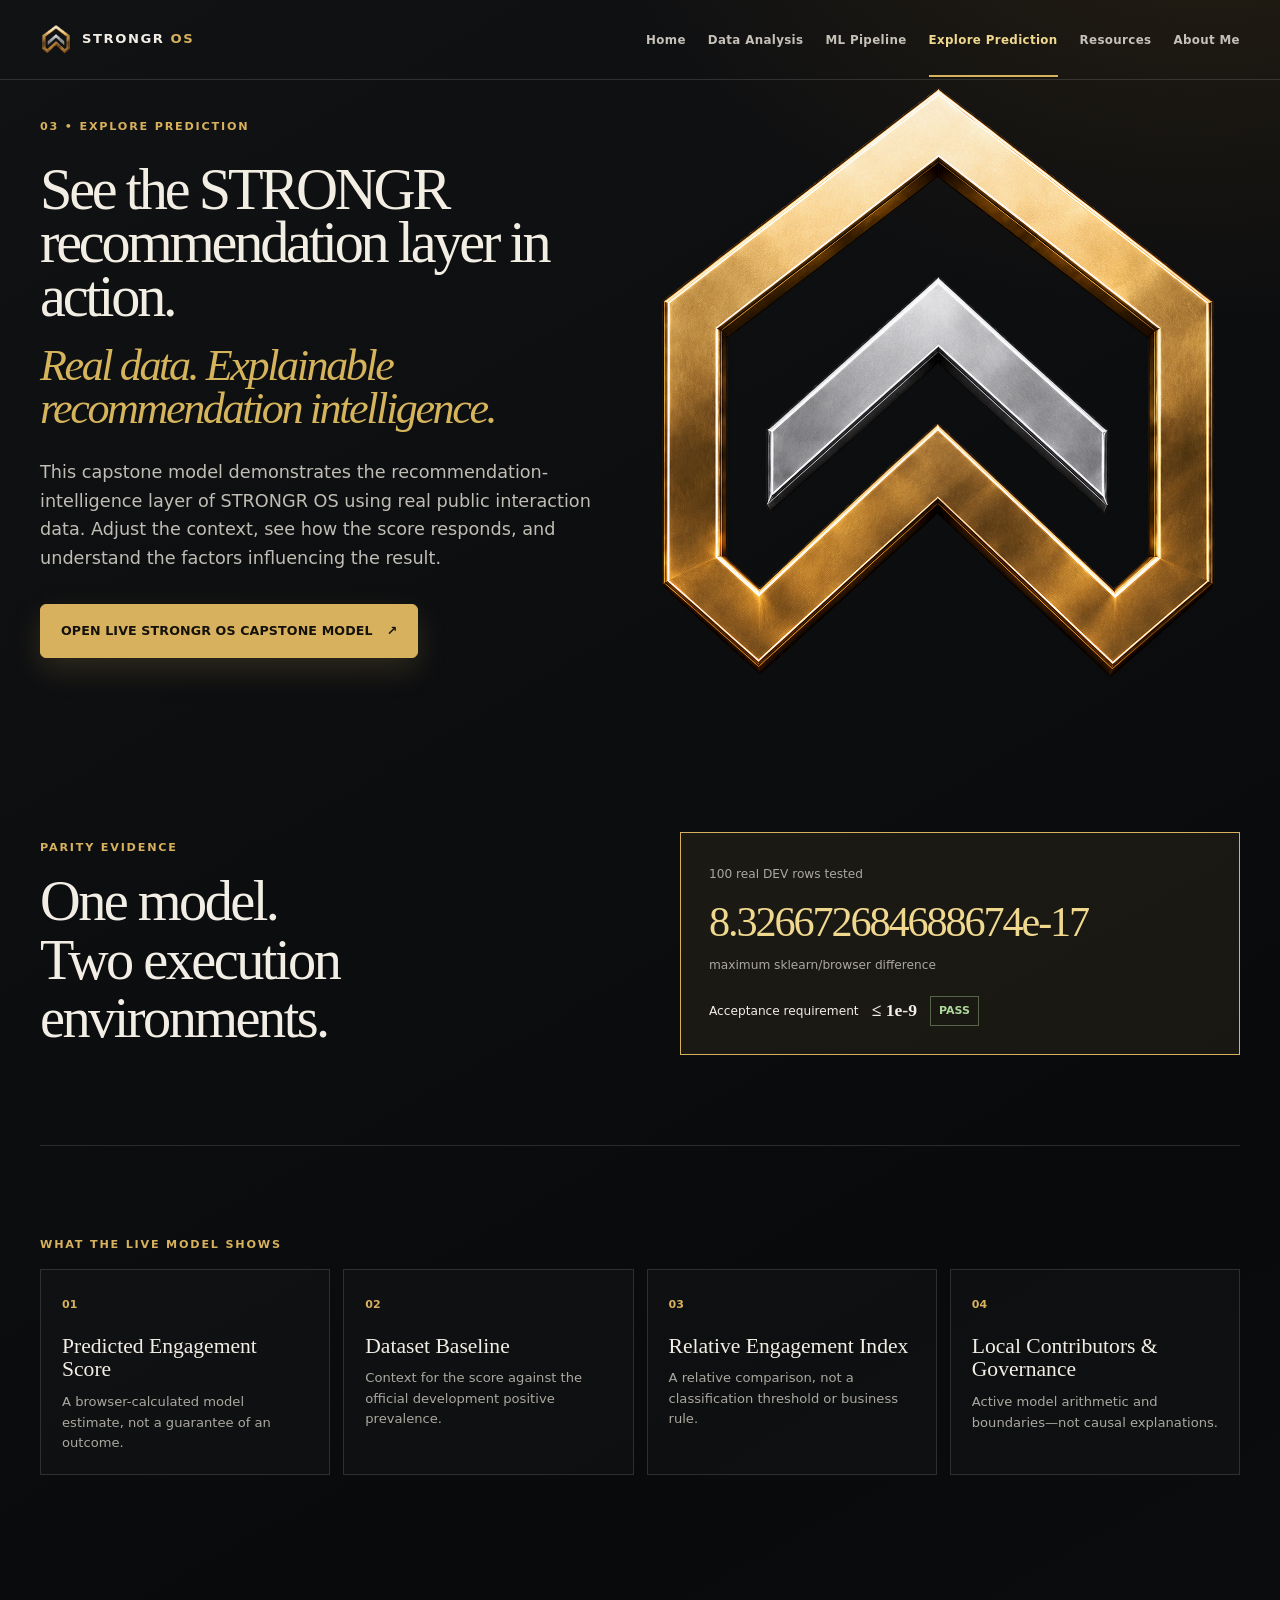
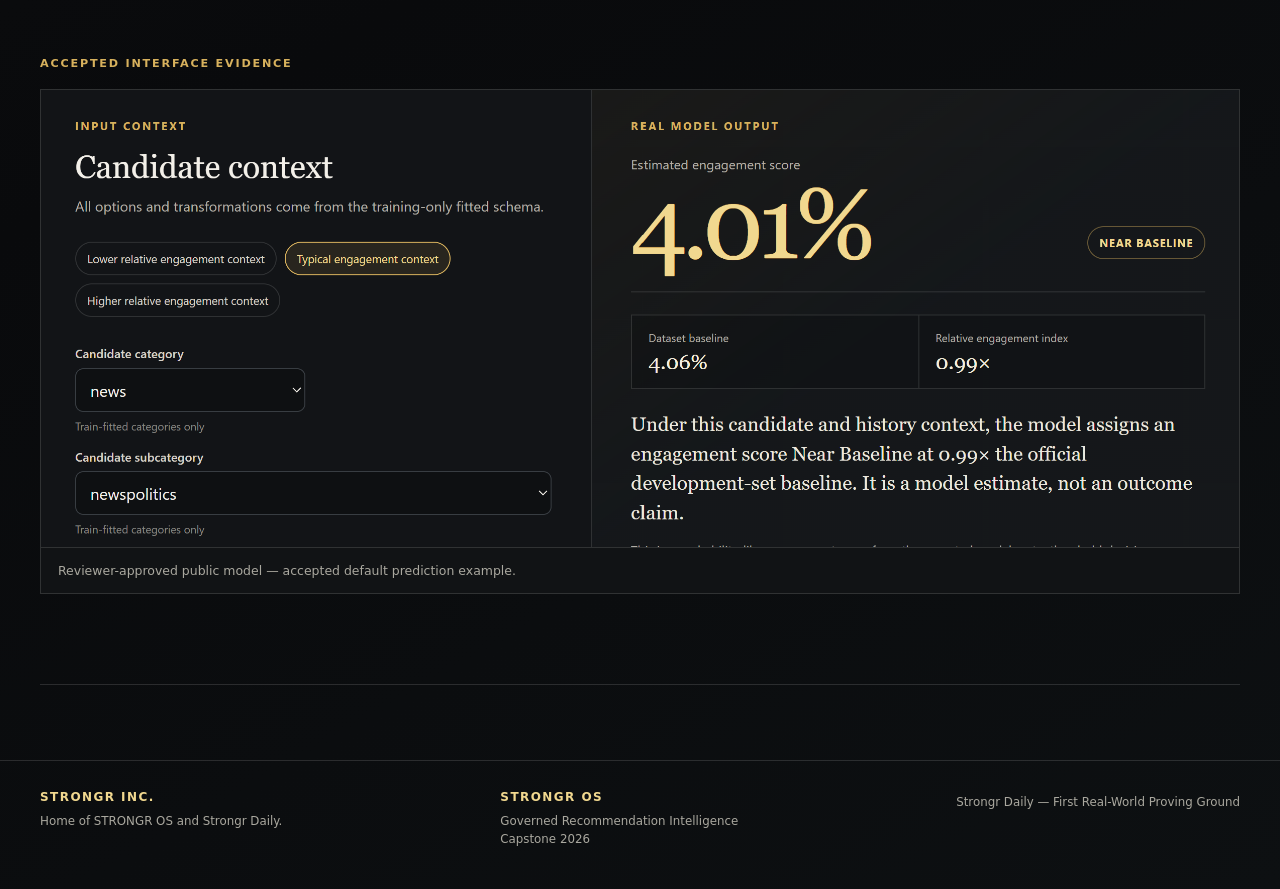
==== commit 2fbae3ee: "Revert unintended Explore Prediction emblem styling" ====
--- a/explore-prediction.html
+++ b/explore-prediction.html
@@ -1,6 +1,6 @@
 <!doctype html><html lang="en"><head><meta charset="utf-8"><meta name="viewport" content="width=device-width, initial-scale=1"><title>Explore Prediction | STRONGR OS</title><meta name="description" content="Open the live reviewer-approved STRONGR OS prediction interface and inspect real browser model parity evidence."><link rel="stylesheet" href="styles.css"></head><body>
 <header class="site-header"><a class="brand" href="index.html"><img src="assets/brand/strongr-os-official-emblem-transparent.png" alt="" width="32" height="32" style="display:block;object-fit:contain"><span>STRONGR <b>OS</b></span></a><button class="menu-toggle" aria-label="Toggle navigation" aria-expanded="false">Menu</button><nav aria-label="Primary"><a href="index.html">Home</a><a href="data-analysis.html">Data Analysis</a><a href="ml-pipeline.html">ML Pipeline</a><a class="active" href="explore-prediction.html">Explore Prediction</a><a href="resources.html">Resources</a><a href="about.html">About Me</a></nav></header>
-<main><section class="page-hero explore-hero"><div class="explore-hero__grid"><div class="explore-hero__copy"><p class="eyebrow">03 • EXPLORE PREDICTION</p><h1>See the STRONGR<br>recommendation layer in action.</h1><p class="explore-hero__statement">Real data. Explainable<br>recommendation intelligence.</p><p class="explore-hero__supporting">This capstone model demonstrates the recommendation-intelligence layer of STRONGR OS using real public interaction data. Adjust the context, see how the score responds, and understand the factors influencing the result.</p><a class="button gold large" href="https://model.strongrinc.ca/" target="_blank" rel="noopener noreferrer">OPEN LIVE STRONGR OS CAPSTONE MODEL <span aria-hidden="true">↗</span></a></div><div class="explore-hero__art"><div class="explore-hero__art-frame" style="display:flex;justify-content:center;align-items:center"><img src="assets/brand/strongr-os-official-emblem-transparent.png" alt="STRONGR OS dark and gold branded artwork" style="width:min(78%,560px);max-width:100%;opacity:.32;filter:saturate(.85) brightness(.92)"></div></div></div></section>
+<main><section class="page-hero explore-hero"><div class="explore-hero__grid"><div class="explore-hero__copy"><p class="eyebrow">03 • EXPLORE PREDICTION</p><h1>See the STRONGR<br>recommendation layer in action.</h1><p class="explore-hero__statement">Real data. Explainable<br>recommendation intelligence.</p><p class="explore-hero__supporting">This capstone model demonstrates the recommendation-intelligence layer of STRONGR OS using real public interaction data. Adjust the context, see how the score responds, and understand the factors influencing the result.</p><a class="button gold large" href="https://model.strongrinc.ca/" target="_blank" rel="noopener noreferrer">OPEN LIVE STRONGR OS CAPSTONE MODEL <span aria-hidden="true">↗</span></a></div><div class="explore-hero__art"><div class="explore-hero__art-frame"><img src="assets/brand/strongr-os-official-emblem-transparent.png" alt="STRONGR OS dark and gold branded artwork"></div></div></div></section>
 <section class="section parity"><div><p class="eyebrow">PARITY EVIDENCE</p><h2>One model.<br>Two execution environments.</h2></div><div class="parity-card"><span>100 real DEV rows tested</span><strong>8.326672684688674e-17</strong><p>maximum sklearn/browser difference</p><div><span>Acceptance requirement</span><b>≤ 1e-9</b><em>PASS</em></div></div></section>
 <section class="section output-guide"><p class="eyebrow">WHAT THE LIVE MODEL SHOWS</p><div class="insight-grid"><article><b>01</b><h3>Predicted Engagement Score</h3><p>A browser-calculated model estimate, not a guarantee of an outcome.</p></article><article><b>02</b><h3>Dataset Baseline</h3><p>Context for the score against the official development positive prevalence.</p></article><article><b>03</b><h3>Relative Engagement Index</h3><p>A relative comparison, not a classification threshold or business rule.</p></article><article><b>04</b><h3>Local Contributors & Governance</h3><p>Active model arithmetic and boundaries—not causal explanations.</p></article></div></section>
 <section class="section"><p class="eyebrow">ACCEPTED INTERFACE EVIDENCE</p><figure class="prediction-evidence-frame"><img src="assets/prediction-evidence/accepted-typical-engagement-context.png" alt="Accepted public STRONGR OS model interface showing the Typical engagement context example: 4.01 percent predicted engagement score, 4.06 percent development baseline, 0.99 times relative engagement index, Near Baseline, and local model contributors."><figcaption>Reviewer-approved public model — accepted default prediction example.</figcaption></figure></section>
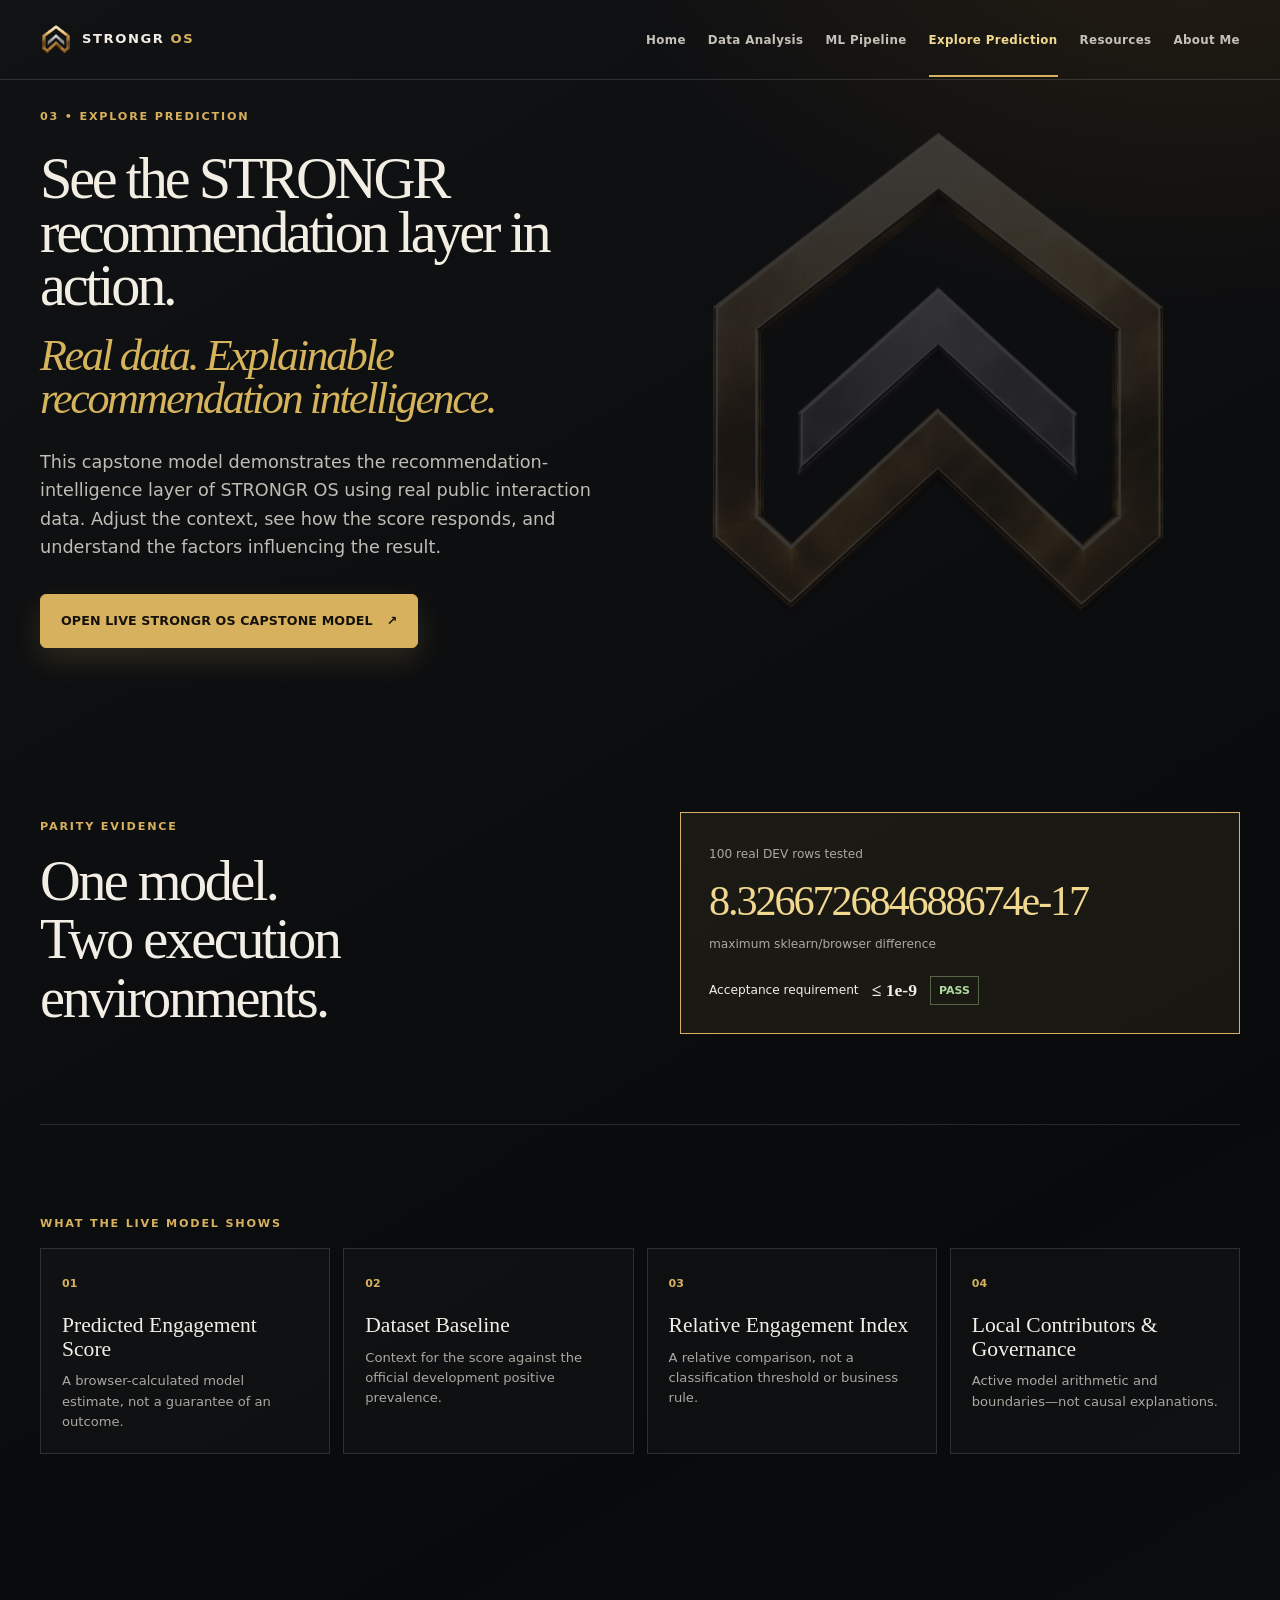
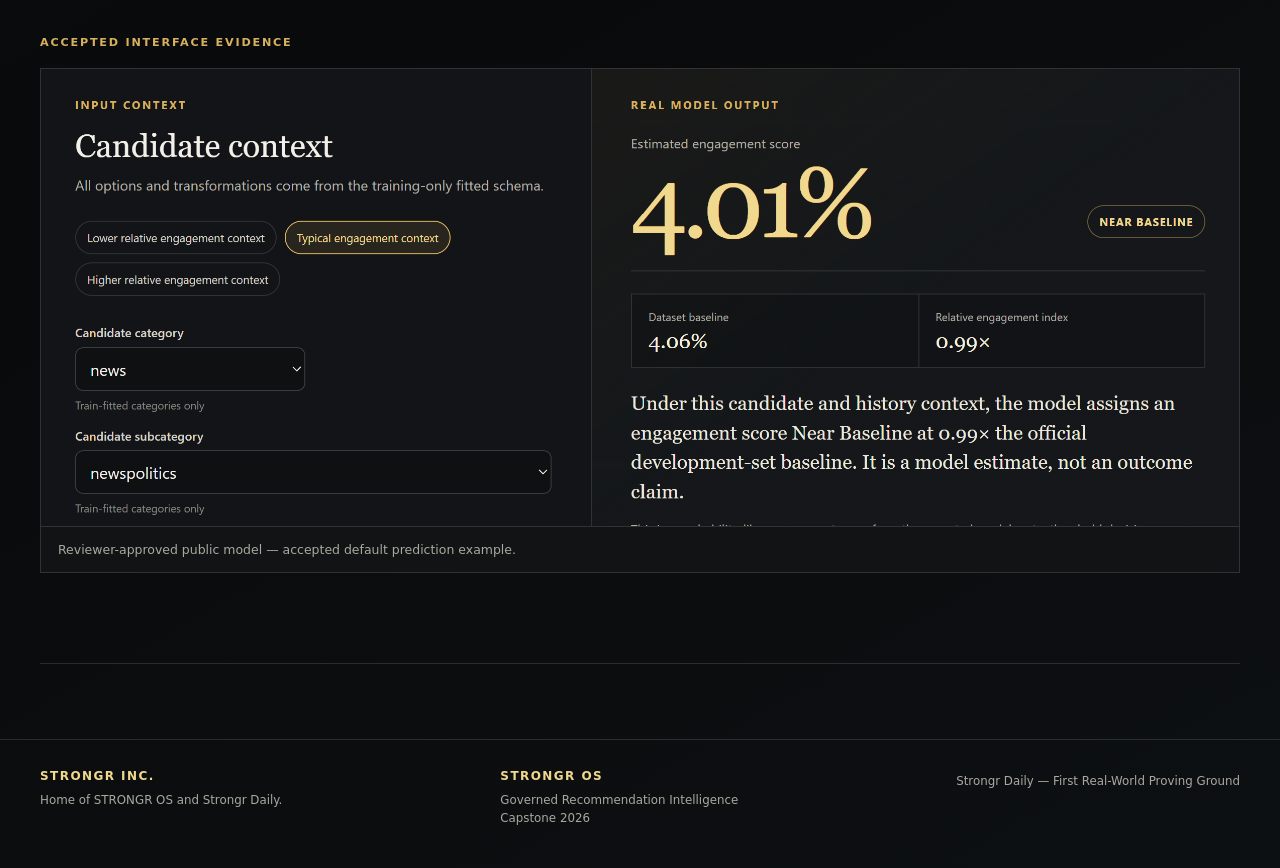
==== commit ce255b0c: "Soften Explore Prediction hero emblem" ====
--- a/explore-prediction.html
+++ b/explore-prediction.html
@@ -1,6 +1,6 @@
 <!doctype html><html lang="en"><head><meta charset="utf-8"><meta name="viewport" content="width=device-width, initial-scale=1"><title>Explore Prediction | STRONGR OS</title><meta name="description" content="Open the live reviewer-approved STRONGR OS prediction interface and inspect real browser model parity evidence."><link rel="stylesheet" href="styles.css"></head><body>
 <header class="site-header"><a class="brand" href="index.html"><img src="assets/brand/strongr-os-official-emblem-transparent.png" alt="" width="32" height="32" style="display:block;object-fit:contain"><span>STRONGR <b>OS</b></span></a><button class="menu-toggle" aria-label="Toggle navigation" aria-expanded="false">Menu</button><nav aria-label="Primary"><a href="index.html">Home</a><a href="data-analysis.html">Data Analysis</a><a href="ml-pipeline.html">ML Pipeline</a><a class="active" href="explore-prediction.html">Explore Prediction</a><a href="resources.html">Resources</a><a href="about.html">About Me</a></nav></header>
-<main><section class="page-hero explore-hero"><div class="explore-hero__grid"><div class="explore-hero__copy"><p class="eyebrow">03 • EXPLORE PREDICTION</p><h1>See the STRONGR<br>recommendation layer in action.</h1><p class="explore-hero__statement">Real data. Explainable<br>recommendation intelligence.</p><p class="explore-hero__supporting">This capstone model demonstrates the recommendation-intelligence layer of STRONGR OS using real public interaction data. Adjust the context, see how the score responds, and understand the factors influencing the result.</p><a class="button gold large" href="https://model.strongrinc.ca/" target="_blank" rel="noopener noreferrer">OPEN LIVE STRONGR OS CAPSTONE MODEL <span aria-hidden="true">↗</span></a></div><div class="explore-hero__art"><div class="explore-hero__art-frame"><img src="assets/brand/strongr-os-official-emblem-transparent.png" alt="STRONGR OS dark and gold branded artwork"></div></div></div></section>
+<main><section class="page-hero explore-hero"><div class="explore-hero__grid"><div class="explore-hero__copy"><p class="eyebrow">03 • EXPLORE PREDICTION</p><h1>See the STRONGR<br>recommendation layer in action.</h1><p class="explore-hero__statement">Real data. Explainable<br>recommendation intelligence.</p><p class="explore-hero__supporting">This capstone model demonstrates the recommendation-intelligence layer of STRONGR OS using real public interaction data. Adjust the context, see how the score responds, and understand the factors influencing the result.</p><a class="button gold large" href="https://model.strongrinc.ca/" target="_blank" rel="noopener noreferrer">OPEN LIVE STRONGR OS CAPSTONE MODEL <span aria-hidden="true">↗</span></a></div><div class="explore-hero__art"><div class="explore-hero__art-frame" style="display:flex;justify-content:center;align-items:center"><img src="assets/brand/strongr-os-official-emblem-transparent.png" alt="STRONGR OS dark and gold branded artwork" style="display:block;width:82%;max-width:560px;opacity:.22;filter:saturate(.75) brightness(.82)"></div></div></div></section>
 <section class="section parity"><div><p class="eyebrow">PARITY EVIDENCE</p><h2>One model.<br>Two execution environments.</h2></div><div class="parity-card"><span>100 real DEV rows tested</span><strong>8.326672684688674e-17</strong><p>maximum sklearn/browser difference</p><div><span>Acceptance requirement</span><b>≤ 1e-9</b><em>PASS</em></div></div></section>
 <section class="section output-guide"><p class="eyebrow">WHAT THE LIVE MODEL SHOWS</p><div class="insight-grid"><article><b>01</b><h3>Predicted Engagement Score</h3><p>A browser-calculated model estimate, not a guarantee of an outcome.</p></article><article><b>02</b><h3>Dataset Baseline</h3><p>Context for the score against the official development positive prevalence.</p></article><article><b>03</b><h3>Relative Engagement Index</h3><p>A relative comparison, not a classification threshold or business rule.</p></article><article><b>04</b><h3>Local Contributors & Governance</h3><p>Active model arithmetic and boundaries—not causal explanations.</p></article></div></section>
 <section class="section"><p class="eyebrow">ACCEPTED INTERFACE EVIDENCE</p><figure class="prediction-evidence-frame"><img src="assets/prediction-evidence/accepted-typical-engagement-context.png" alt="Accepted public STRONGR OS model interface showing the Typical engagement context example: 4.01 percent predicted engagement score, 4.06 percent development baseline, 0.99 times relative engagement index, Near Baseline, and local model contributors."><figcaption>Reviewer-approved public model — accepted default prediction example.</figcaption></figure></section>
